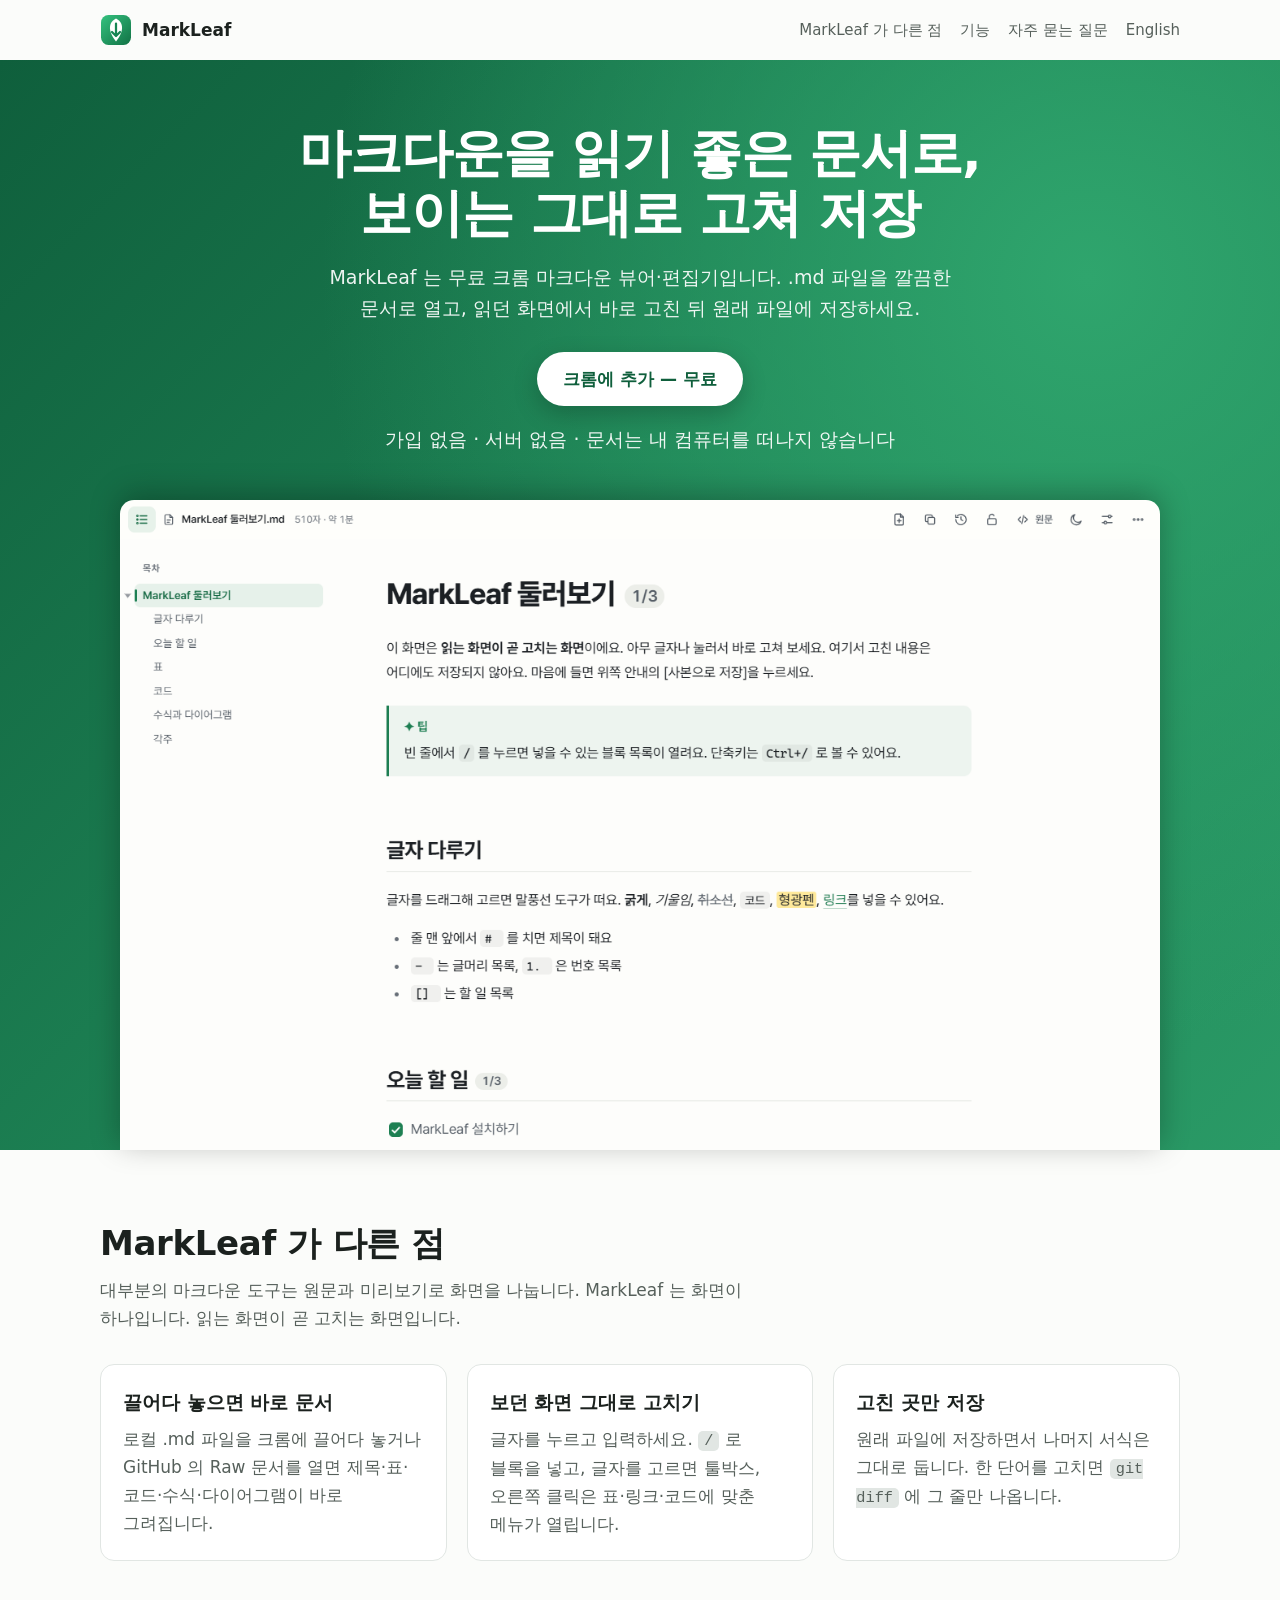
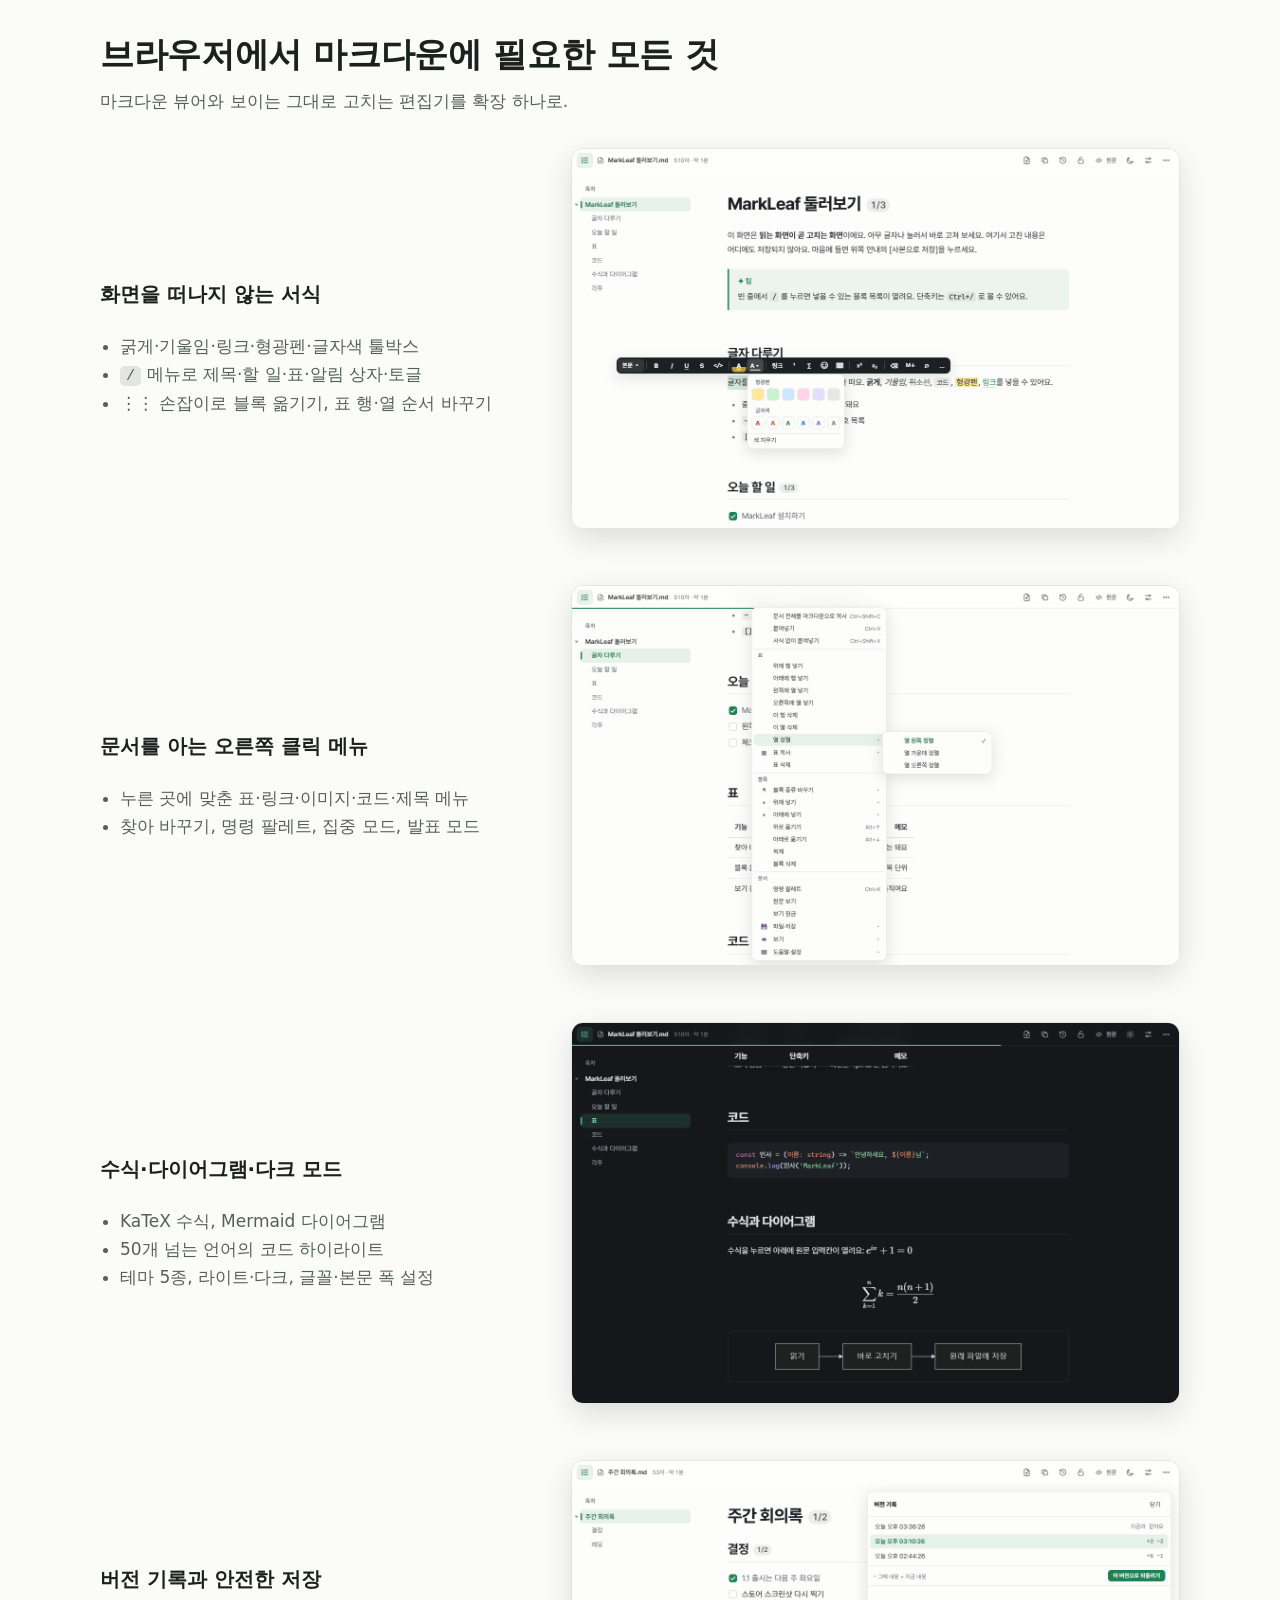
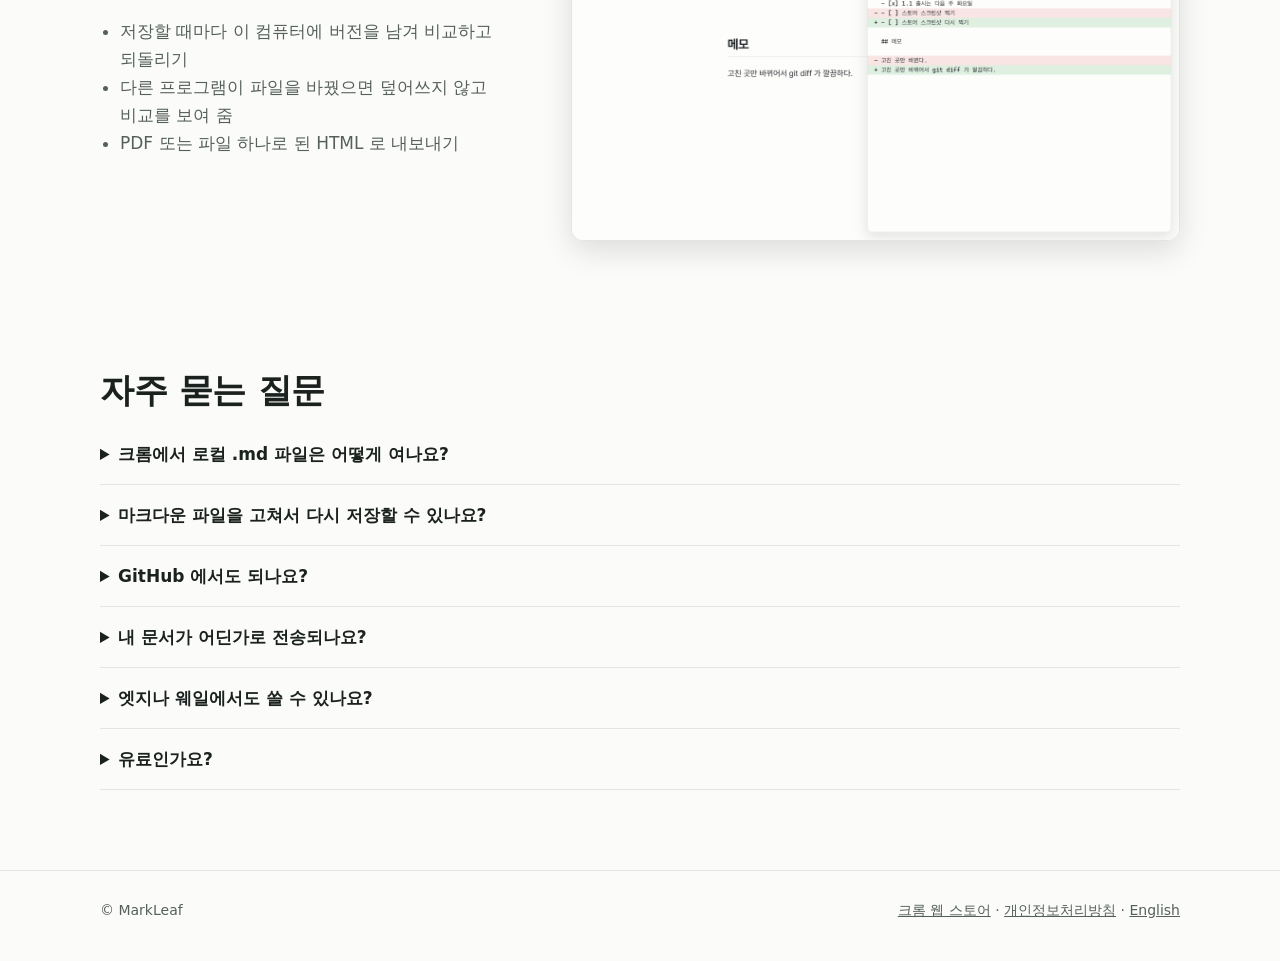
==== ko/index.html @ c71963cd "feat: MarkLeaf 소개 페이지 (영·한)" ====
<!doctype html>
<html lang="ko">
<head>
  <meta charset="utf-8">
  <meta name="viewport" content="width=device-width, initial-scale=1">
  <title>MarkLeaf – 크롬 마크다운 뷰어·편집기</title>
  <meta name="description" content="로컬 .md 파일을 크롬에서 읽기 좋은 문서로 열고, 보이는 그대로 고쳐 원래 파일에 저장하세요. 고친 곳만 바뀝니다. 무료, 가입 없음, 추적 없음.">
  <link rel="canonical" href="https://serbi2012.github.io/markleaf-site/ko/">
  <link rel="alternate" hreflang="en" href="https://serbi2012.github.io/markleaf-site/">
  <link rel="alternate" hreflang="ko" href="https://serbi2012.github.io/markleaf-site/ko/">
  <link rel="alternate" hreflang="x-default" href="https://serbi2012.github.io/markleaf-site/">
  <link rel="icon" href="../images/icon.svg" type="image/svg+xml">
  <meta property="og:type" content="website">
  <meta property="og:title" content="MarkLeaf – 크롬 마크다운 뷰어·편집기">
  <meta property="og:description" content=".md 파일을 읽기 좋은 문서로 보여 주고, 보이는 그대로 고쳐 원래 파일에 저장합니다.">
  <meta property="og:url" content="https://serbi2012.github.io/markleaf-site/ko/">
  <meta property="og:image" content="https://serbi2012.github.io/markleaf-site/images/ko/promo-marquee-1400x560.png">
  <meta property="og:locale" content="ko_KR">
  <meta name="twitter:card" content="summary_large_image">
  <link rel="stylesheet" href="../style.css">
  <script type="application/ld+json">
  {
    "@context": "https://schema.org",
    "@type": "SoftwareApplication",
    "name": "MarkLeaf",
    "alternateName": "MarkLeaf – 마크다운 뷰어·편집기",
    "applicationCategory": "DeveloperApplication",
    "operatingSystem": "Chrome, Edge, Whale (Chromium browsers)",
    "description": "크롬에서 쓰는 마크다운 뷰어·편집기. .md 파일을 읽기 좋은 문서로 보여 주고, 그 화면 그대로 고쳐 원래 파일에 저장합니다.",
    "url": "https://serbi2012.github.io/markleaf-site/ko/",
    "downloadUrl": "https://chromewebstore.google.com/detail/markleaf/cnhfebgieoikabibmdeafajkccchadia",
    "image": "https://serbi2012.github.io/markleaf-site/images/ko/screenshot-1-read.png",
    "inLanguage": ["ko", "en"],
    "offers": { "@type": "Offer", "price": "0", "priceCurrency": "KRW" }
  }
  </script>
</head>
<body>
  <header class="wrap nav">
    <a class="brand" href="./"><img src="../images/icon.svg" alt="" width="32" height="32">MarkLeaf</a>
    <nav class="nav__links" aria-label="페이지">
      <a href="#why">MarkLeaf 가 다른 점</a>
      <a href="#features">기능</a>
      <a href="#faq">자주 묻는 질문</a>
      <a href="../" hreflang="en" lang="en">English</a>
    </nav>
  </header>

  <main>
    <div class="hero">
      <div class="wrap">
        <h1>마크다운을 읽기 좋은 문서로, 보이는 그대로 고쳐 저장</h1>
        <p>MarkLeaf 는 무료 크롬 마크다운 뷰어·편집기입니다. .md 파일을 깔끔한 문서로 열고, 읽던 화면에서 바로 고친 뒤 원래 파일에 저장하세요.</p>
        <a class="cta" href="https://chromewebstore.google.com/detail/markleaf/cnhfebgieoikabibmdeafajkccchadia?hl=ko&amp;utm_source=markleaf-site&amp;utm_medium=hero">크롬에 추가 — 무료</a>
        <p class="hero__note">가입 없음 · 서버 없음 · 문서는 내 컴퓨터를 떠나지 않습니다</p>
        <img class="hero__shot" src="../images/ko/screenshot-1-read.png" alt="MarkLeaf 가 마크다운 파일을 목차와 함께 읽기 좋은 문서로 보여 주는 화면" width="1280" height="800">
      </div>
    </div>

    <section id="why" class="wrap">
      <h2>MarkLeaf 가 다른 점</h2>
      <p class="lead">대부분의 마크다운 도구는 원문과 미리보기로 화면을 나눕니다. MarkLeaf 는 화면이 하나입니다. 읽는 화면이 곧 고치는 화면입니다.</p>
      <div class="points">
        <div class="point">
          <h3>끌어다 놓으면 바로 문서</h3>
          <p>로컬 .md 파일을 크롬에 끌어다 놓거나 GitHub 의 Raw 문서를 열면 제목·표·코드·수식·다이어그램이 바로 그려집니다.</p>
        </div>
        <div class="point">
          <h3>보던 화면 그대로 고치기</h3>
          <p>글자를 누르고 입력하세요. <code>/</code> 로 블록을 넣고, 글자를 고르면 툴박스, 오른쪽 클릭은 표·링크·코드에 맞춘 메뉴가 열립니다.</p>
        </div>
        <div class="point">
          <h3>고친 곳만 저장</h3>
          <p>원래 파일에 저장하면서 나머지 서식은 그대로 둡니다. 한 단어를 고치면 <code>git diff</code> 에 그 줄만 나옵니다.</p>
        </div>
      </div>
    </section>

    <section id="features" class="wrap">
      <h2>브라우저에서 마크다운에 필요한 모든 것</h2>
      <p class="lead">마크다운 뷰어와 보이는 그대로 고치는 편집기를 확장 하나로.</p>

      <div class="feature">
        <div>
          <h3>화면을 떠나지 않는 서식</h3>
          <ul>
            <li>굵게·기울임·링크·형광펜·글자색 툴박스</li>
            <li><code>/</code> 메뉴로 제목·할 일·표·알림 상자·토글</li>
            <li>⋮⋮ 손잡이로 블록 옮기기, 표 행·열 순서 바꾸기</li>
          </ul>
        </div>
        <img src="../images/ko/screenshot-2-toolbox.png" alt="글자를 고르면 색 고르기가 있는 툴박스가 뜨는 화면" width="1280" height="800" loading="lazy">
      </div>

      <div class="feature">
        <div>
          <h3>문서를 아는 오른쪽 클릭 메뉴</h3>
          <ul>
            <li>누른 곳에 맞춘 표·링크·이미지·코드·제목 메뉴</li>
            <li>찾아 바꾸기, 명령 팔레트, 집중 모드, 발표 모드</li>
          </ul>
        </div>
        <img src="../images/ko/screenshot-3-context-menu.png" alt="표 칸에서 오른쪽 클릭으로 정렬 메뉴를 연 화면" width="1280" height="800" loading="lazy">
      </div>

      <div class="feature">
        <div>
          <h3>수식·다이어그램·다크 모드</h3>
          <ul>
            <li>KaTeX 수식, Mermaid 다이어그램</li>
            <li>50개 넘는 언어의 코드 하이라이트</li>
            <li>테마 5종, 라이트·다크, 글꼴·본문 폭 설정</li>
          </ul>
        </div>
        <img src="../images/ko/screenshot-4-math-diagram-dark.png" alt="다크 모드에서 코드·수식·흐름도를 보여 주는 화면" width="1280" height="800" loading="lazy">
      </div>

      <div class="feature">
        <div>
          <h3>버전 기록과 안전한 저장</h3>
          <ul>
            <li>저장할 때마다 이 컴퓨터에 버전을 남겨 비교하고 되돌리기</li>
            <li>다른 프로그램이 파일을 바꿨으면 덮어쓰지 않고 비교를 보여 줌</li>
            <li>PDF 또는 파일 하나로 된 HTML 로 내보내기</li>
          </ul>
        </div>
        <img src="../images/ko/screenshot-5-history.png" alt="두 버전을 비교하는 버전 기록 창" width="1280" height="800" loading="lazy">
      </div>
    </section>

    <section id="faq" class="wrap faq">
      <h2>자주 묻는 질문</h2>
      <details>
        <summary>크롬에서 로컬 .md 파일은 어떻게 여나요?</summary>
        <p>MarkLeaf 를 설치하고 크롬 확장 프로그램 관리 → MarkLeaf 세부정보에서 "파일 URL에 대한 액세스 허용"을 켜세요(설치 후 열리는 안내 페이지에 버튼이 있습니다). 그다음 .md 파일을 크롬 창에 끌어다 놓거나 <code>file:///</code> 주소로 열면 읽기 좋은 문서로 보입니다.</p>
      </details>
      <details>
        <summary>마크다운 파일을 고쳐서 다시 저장할 수 있나요?</summary>
        <p>네. 글자를 누르고 고치면 됩니다. 처음 저장할 때 크롬이 파일을 고르거나 폴더를 허용하라고 묻고, 그다음부터는 입력을 멈추면 자동으로 저장합니다. 고친 부분만 바뀝니다.</p>
      </details>
      <details>
        <summary>GitHub 에서도 되나요?</summary>
        <p>GitHub 의 Raw 버튼으로 연 마크다운 파일은 문서로 보입니다. 다른 사이트도 툴바 버튼에서 한 곳씩 허용할 수 있습니다.</p>
      </details>
      <details>
        <summary>내 문서가 어딘가로 전송되나요?</summary>
        <p>아니요. MarkLeaf 에는 서버·분석·추적 코드가 없고, 모든 글꼴과 라이브러리가 확장 안에 들어 있습니다. <a href="https://serbi2012.github.io/markleaf-privacy/">개인정보처리방침</a>을 확인하세요.</p>
      </details>
      <details>
        <summary>엣지나 웨일에서도 쓸 수 있나요?</summary>
        <p>MarkLeaf 는 크로미움 브라우저용입니다. 엣지와 웨일에서도 크롬 웹 스토어에서 설치할 수 있습니다.</p>
      </details>
      <details>
        <summary>유료인가요?</summary>
        <p>무료입니다.</p>
      </details>
    </section>
  </main>

  <footer>
    <div class="wrap">
      <span>© MarkLeaf</span>
      <span><a href="https://chromewebstore.google.com/detail/markleaf/cnhfebgieoikabibmdeafajkccchadia?hl=ko&amp;utm_source=markleaf-site&amp;utm_medium=footer">크롬 웹 스토어</a> · <a href="https://serbi2012.github.io/markleaf-privacy/">개인정보처리방침</a> · <a href="../" hreflang="en" lang="en">English</a></span>
    </div>
  </footer>
</body>
</html>
---- style.css ----
:root {
  --bg: #fbfcfa;
  --surface: #ffffff;
  --fg: #1b211e;
  --fg-muted: #56605b;
  --border: #e1e6e3;
  --accent: #1e8053;
  --accent-strong: #0f5f3c;
  --on-accent: #ffffff;
  --hero: radial-gradient(circle at 85% 20%, #2fa56d 0%, transparent 55%), linear-gradient(135deg, #0f5f3c 0%, #1f8657 60%, #2a9a66 100%);
  color-scheme: light dark;
}

@media (prefers-color-scheme: dark) {
  :root {
    --bg: #141816;
    --surface: #1b201d;
    --fg: #e6ebe8;
    --fg-muted: #a3aea8;
    --border: #2c3430;
    --accent: #4fc28b;
    --accent-strong: #7fd8ac;
    --on-accent: #000000;
  }
}

* {
  box-sizing: border-box;
}

html {
  scroll-behavior: smooth;
}

body {
  margin: 0;
  background: var(--bg);
  color: var(--fg);
  font-family: system-ui, -apple-system, 'Segoe UI', 'Apple SD Gothic Neo', 'Malgun Gothic', sans-serif;
  font-size: 17px;
  line-height: 1.65;
  word-break: keep-all;
}

a {
  color: var(--accent);
}

.wrap {
  width: min(1080px, 100% - 32px);
  margin: 0 auto;
}

.nav {
  display: flex;
  align-items: center;
  justify-content: space-between;
  gap: 16px;
  padding: 14px 0;
}

.brand {
  display: flex;
  align-items: center;
  gap: 10px;
  color: inherit;
  font-weight: 800;
  text-decoration: none;
}

.brand img {
  width: 32px;
  height: 32px;
}

.nav__links {
  display: flex;
  gap: 18px;
  font-size: 15px;
}

.nav__links a {
  color: var(--fg-muted);
  text-decoration: none;
}

.hero {
  padding: 64px 0 0;
  background: var(--hero);
  color: #ffffff;
  text-align: center;
}

.hero h1 {
  margin: 0 auto;
  max-width: 820px;
  font-size: clamp(32px, 5vw, 52px);
  line-height: 1.15;
  letter-spacing: -0.02em;
}

.hero p {
  margin: 18px auto 0;
  max-width: 680px;
  font-size: 19px;
  opacity: 0.92;
}

.cta {
  display: inline-flex;
  align-items: center;
  gap: 8px;
  margin-top: 28px;
  padding: 13px 26px;
  border-radius: 999px;
  background: #ffffff;
  color: #0f5f3c;
  font-weight: 800;
  text-decoration: none;
  box-shadow: 0 8px 24px rgba(0, 0, 0, 0.22);
}

.hero__note {
  margin-top: 12px;
  font-size: 14px;
  opacity: 0.85;
}

.hero__shot {
  display: block;
  width: min(1040px, 100%);
  height: auto;
  margin: 44px auto 0;
  border-radius: 14px 14px 0 0;
  box-shadow: 0 -6px 30px rgba(0, 0, 0, 0.28);
}

section {
  padding: 72px 0 0;
}

h2 {
  margin: 0 0 12px;
  font-size: clamp(26px, 3.4vw, 34px);
  line-height: 1.25;
  letter-spacing: -0.01em;
}

.lead {
  margin: 0 0 32px;
  max-width: 720px;
  color: var(--fg-muted);
}

.points {
  display: grid;
  grid-template-columns: repeat(auto-fit, minmax(260px, 1fr));
  gap: 20px;
}

.point {
  padding: 22px;
  border: 1px solid var(--border);
  border-radius: 14px;
  background: var(--surface);
}

.point h3 {
  margin: 0 0 6px;
  font-size: 19px;
}

.point p {
  margin: 0;
  color: var(--fg-muted);
}

.feature {
  display: grid;
  grid-template-columns: minmax(0, 5fr) minmax(0, 7fr);
  gap: 36px;
  align-items: center;
  margin-bottom: 56px;
}

.feature img {
  width: 100%;
  height: auto;
  border: 1px solid var(--border);
  border-radius: 12px;
  box-shadow: 0 10px 30px rgba(0, 0, 0, 0.12);
}

.feature ul {
  margin: 12px 0 0;
  padding-left: 20px;
  color: var(--fg-muted);
}

@media (max-width: 760px) {
  .feature {
    grid-template-columns: 1fr;
    gap: 18px;
  }

  .nav__links {
    display: none;
  }
}

.faq details {
  padding: 16px 0;
  border-bottom: 1px solid var(--border);
}

.faq summary {
  font-weight: 700;
  cursor: pointer;
}

.faq details p {
  margin: 10px 0 0;
  color: var(--fg-muted);
}

code {
  padding: 1px 6px;
  border-radius: 5px;
  background: var(--border);
  font-size: 0.9em;
}

footer {
  margin-top: 80px;
  padding: 28px 0 40px;
  border-top: 1px solid var(--border);
  color: var(--fg-muted);
  font-size: 14px;
}

footer .wrap {
  display: flex;
  flex-wrap: wrap;
  justify-content: space-between;
  gap: 12px;
}

footer a {
  color: inherit;
}
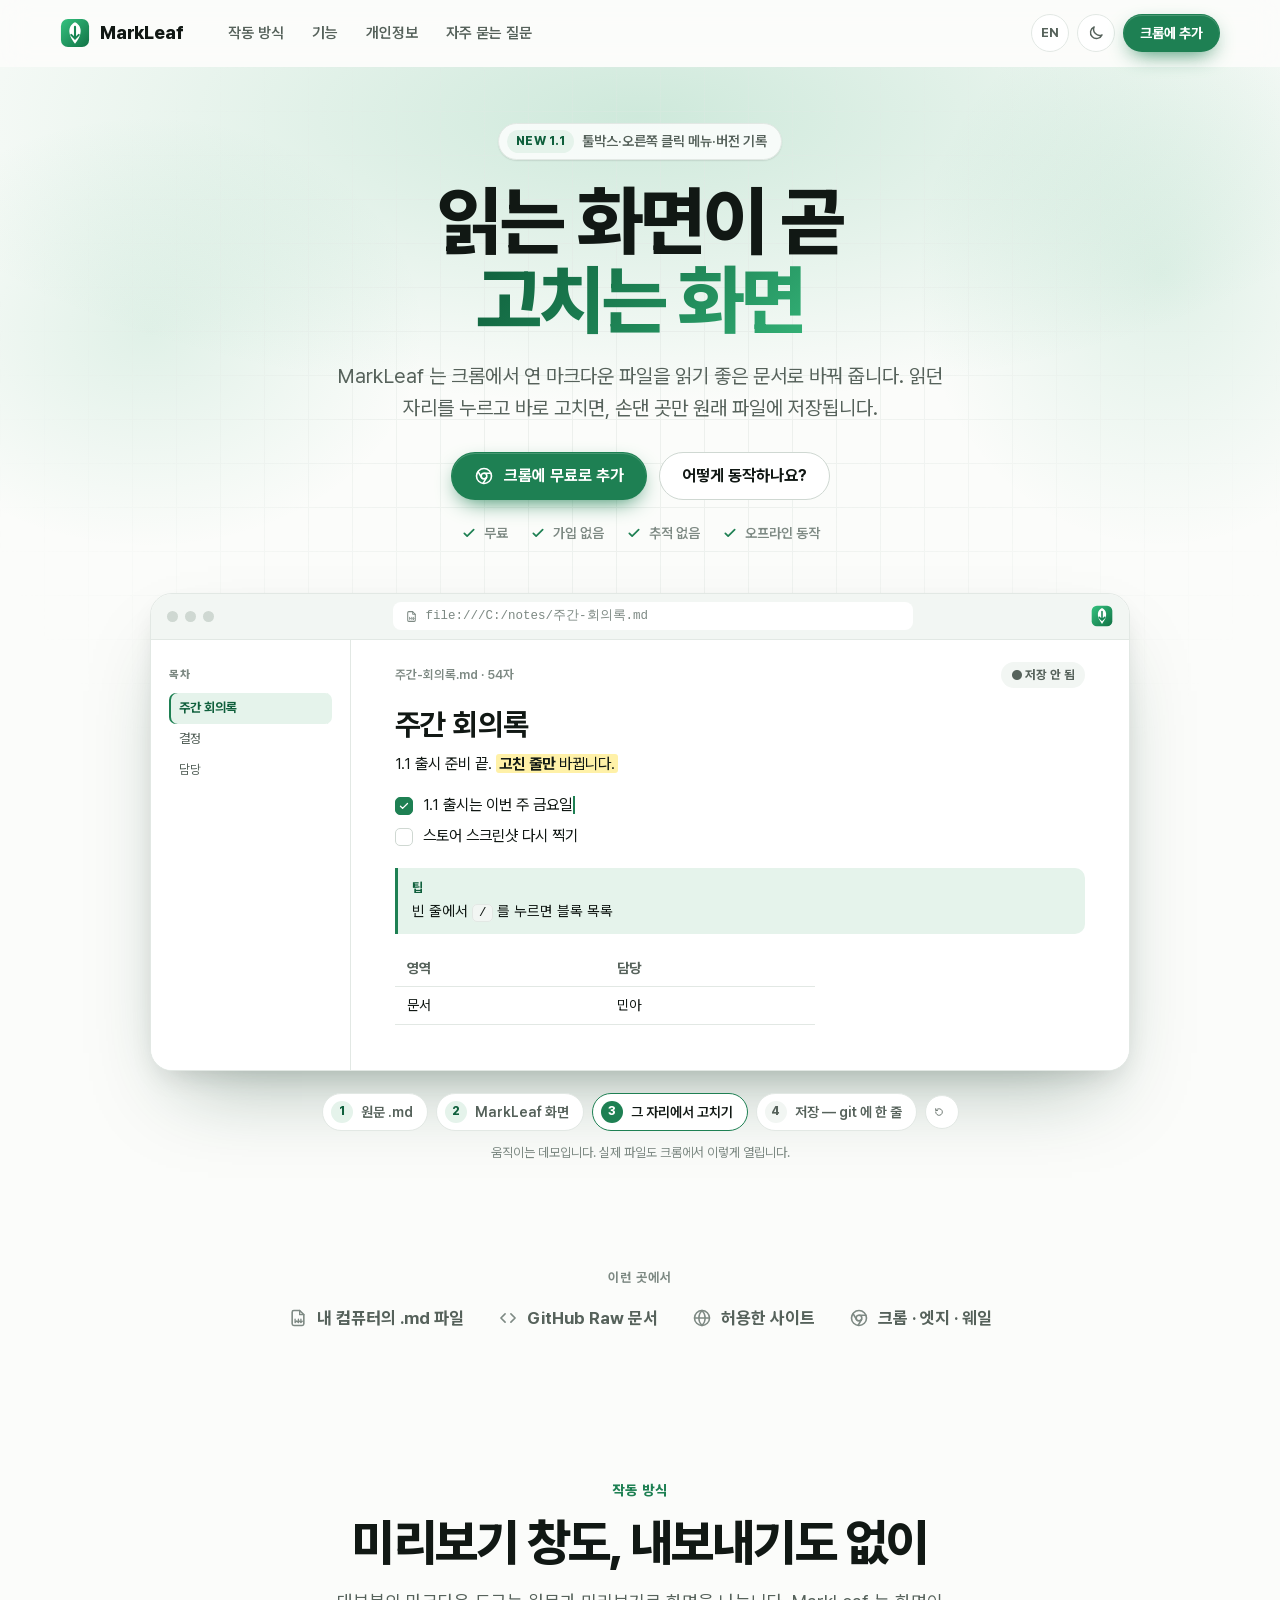
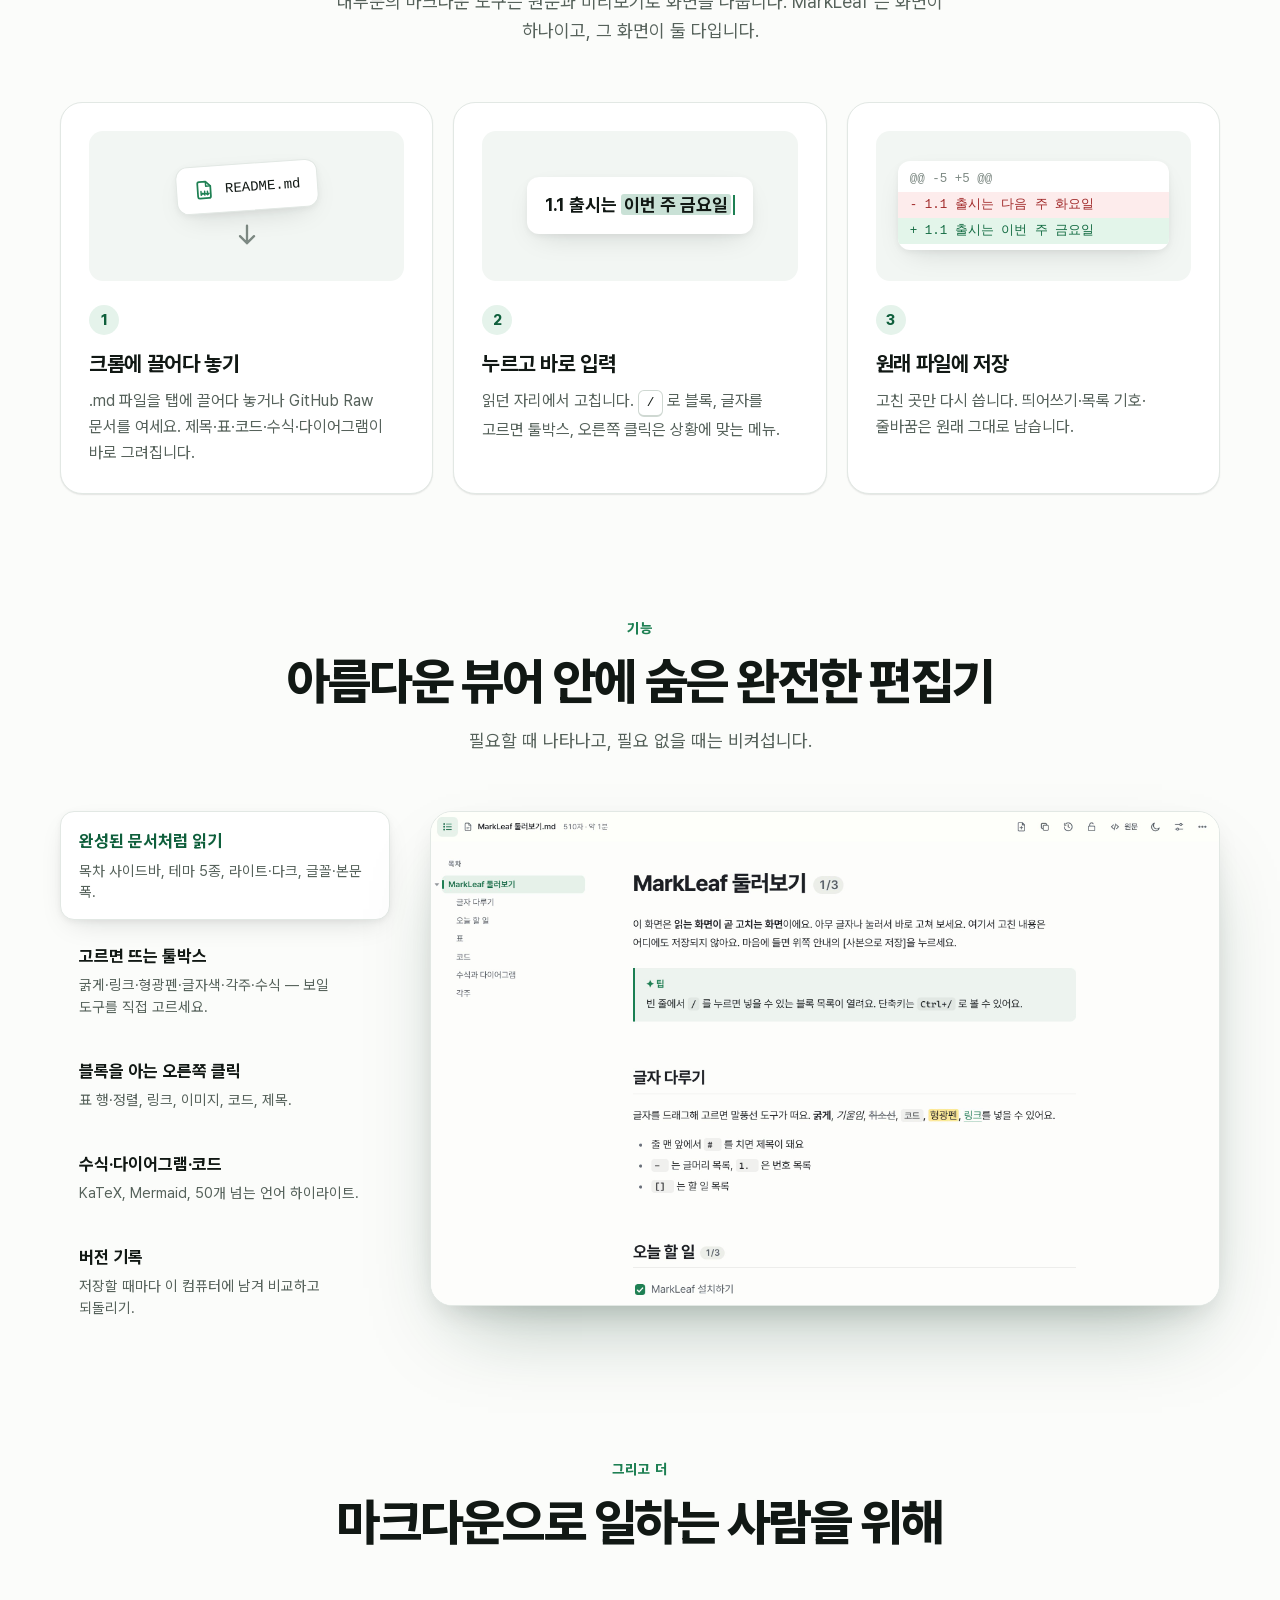
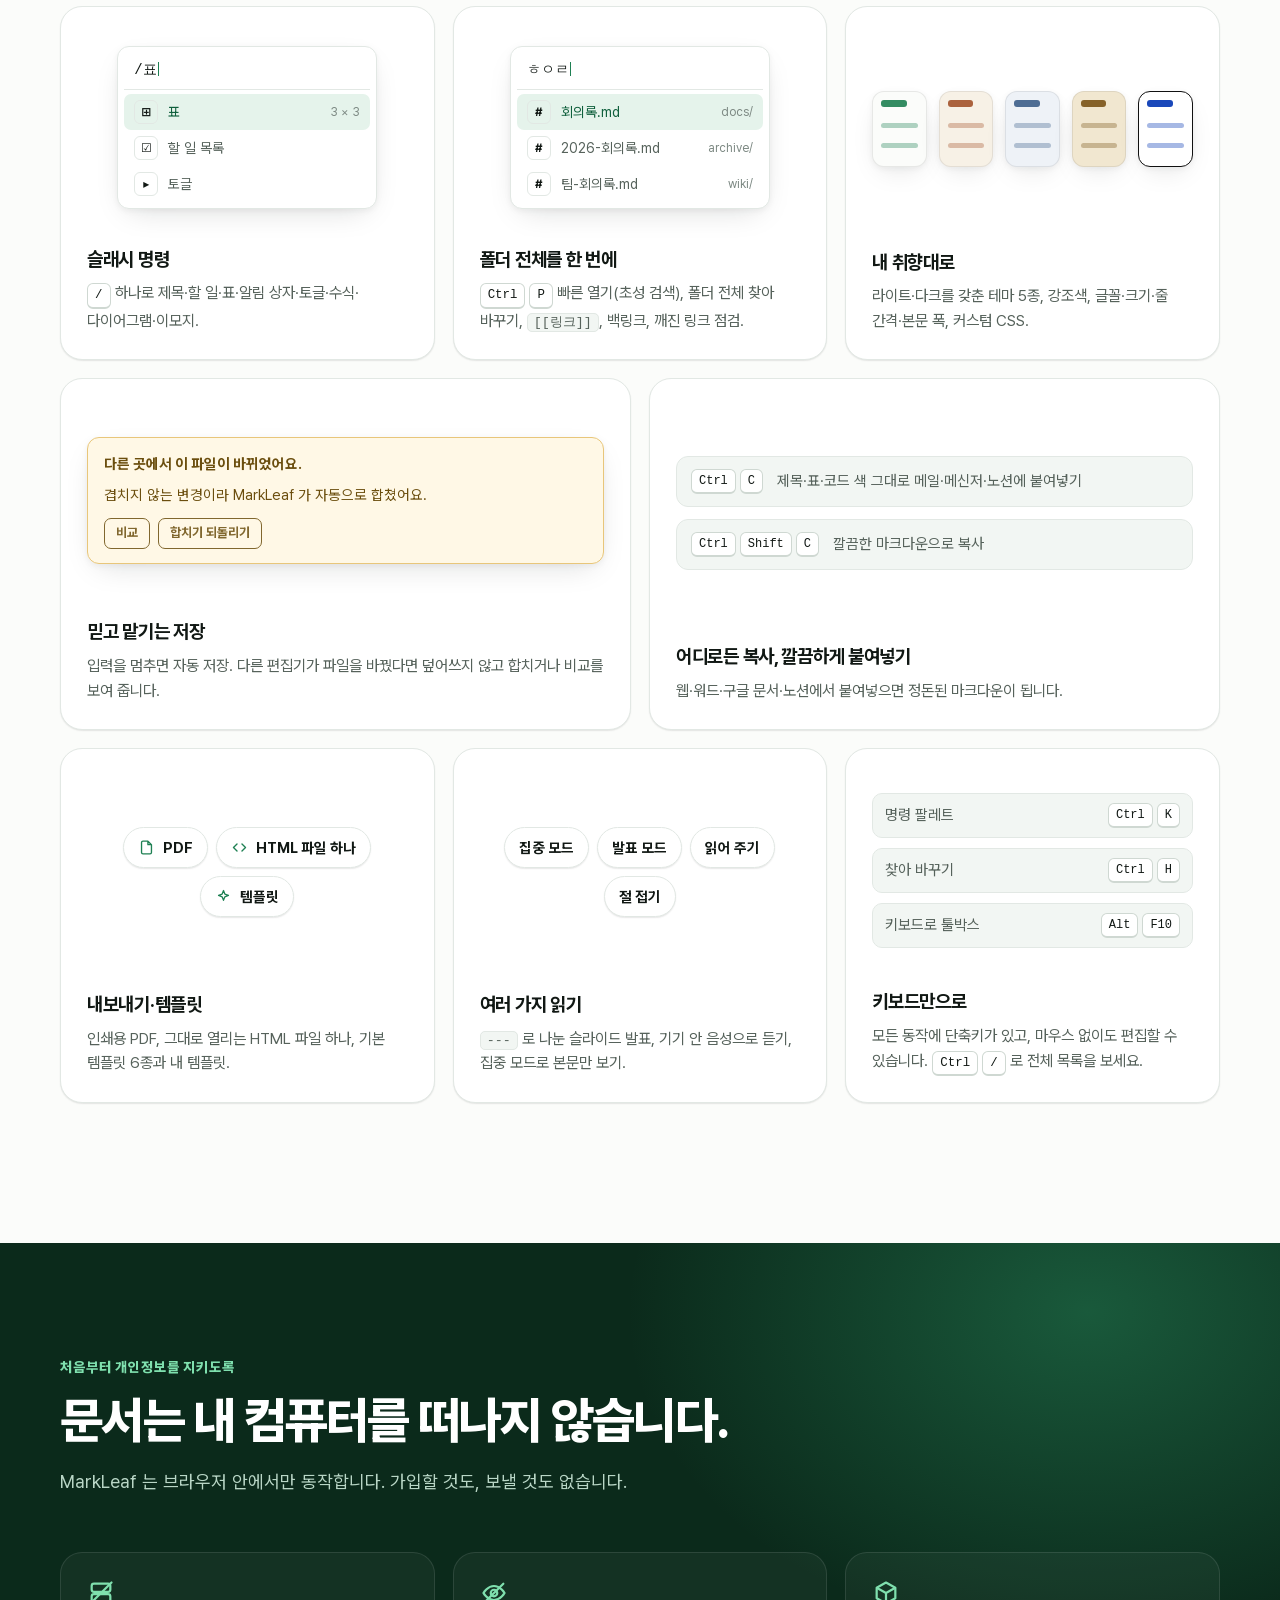
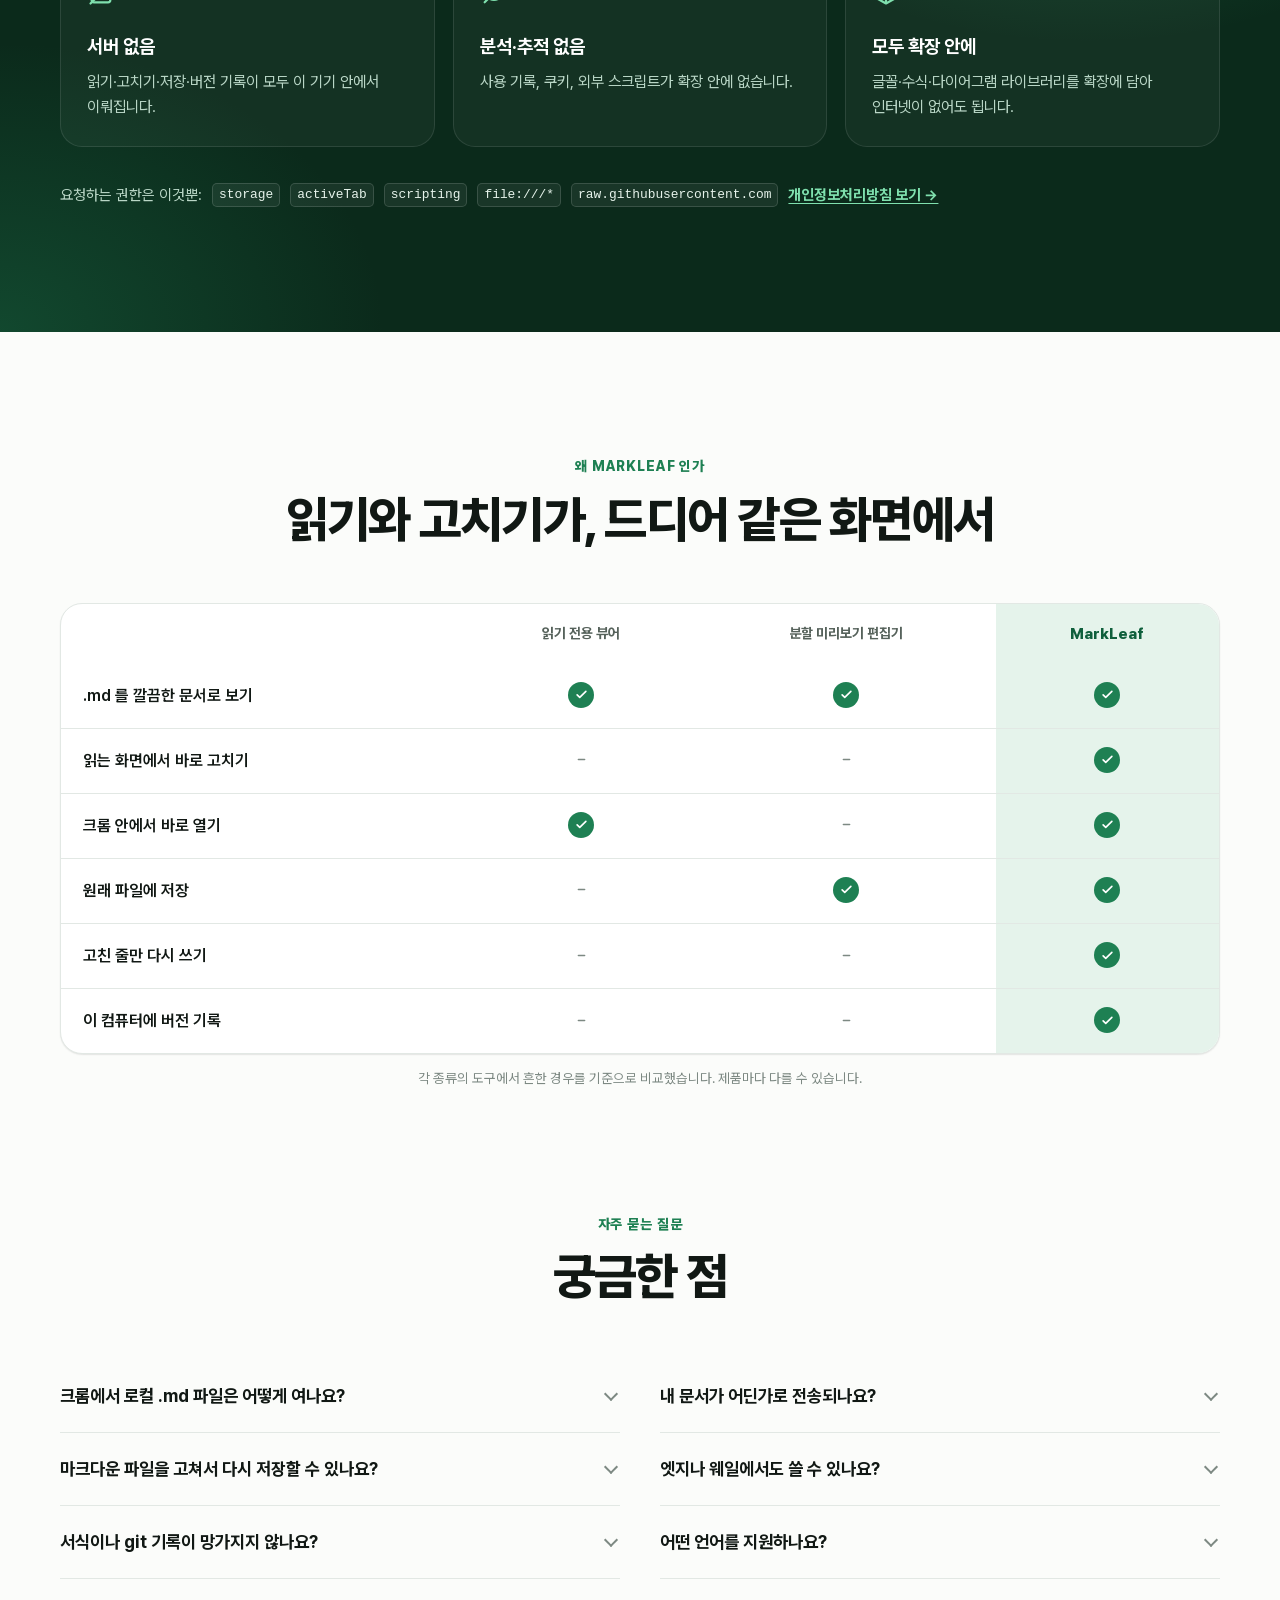
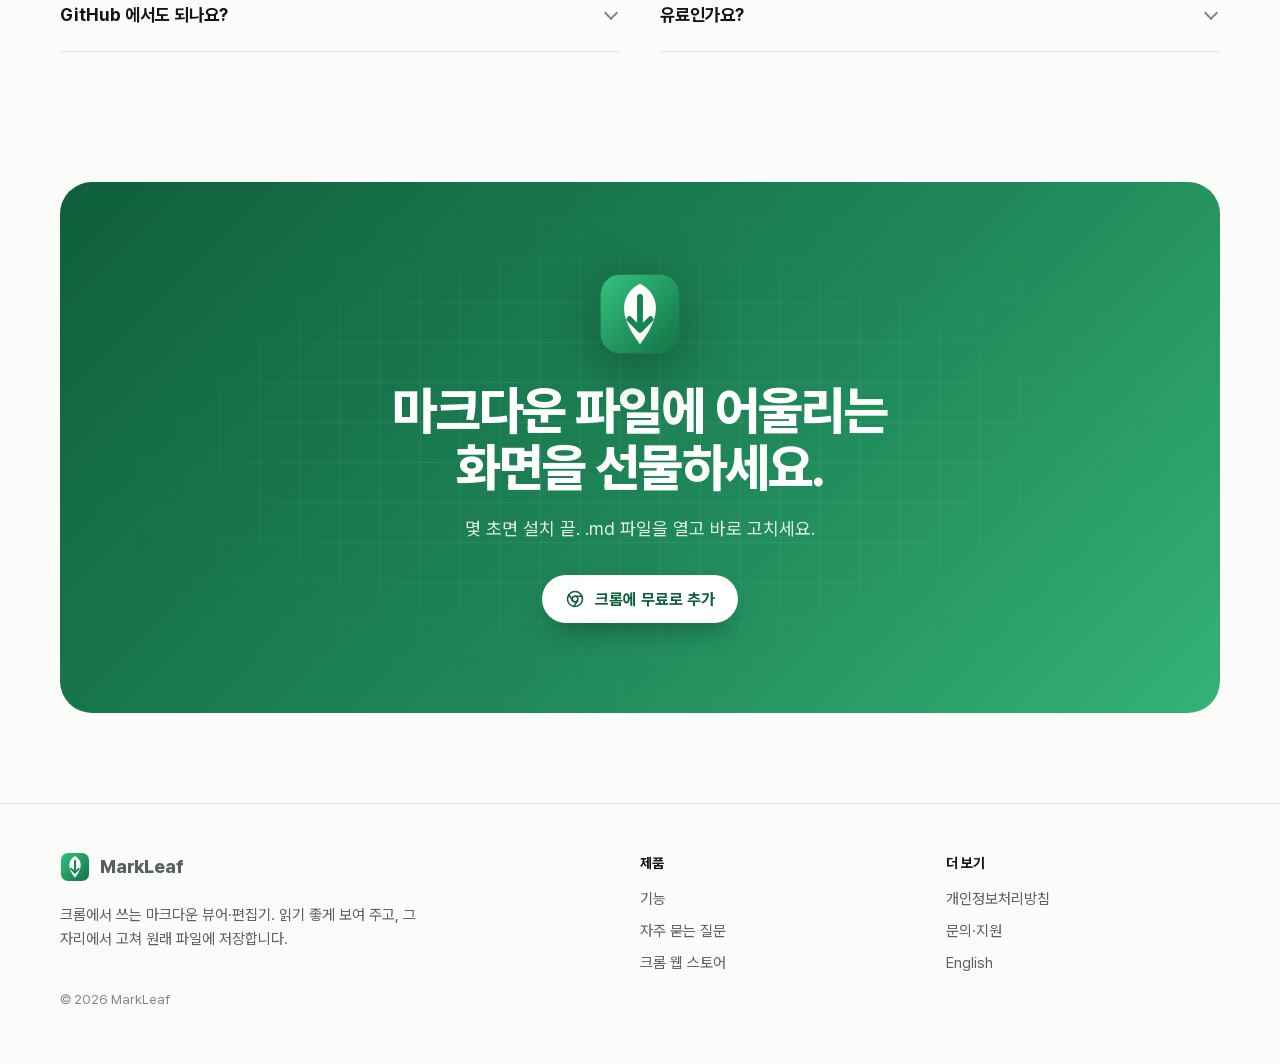
==== commit cf56dba1: "feat: 소개 페이지 개편 — 자동 재생 데모, 탭 둘러보기, 기능 카드, 비교표, 다크 모드, 고해상도 이미지" ====
--- a/ko/index.html
+++ b/ko/index.html
@@ -4,163 +4,500 @@
   <meta charset="utf-8">
   <meta name="viewport" content="width=device-width, initial-scale=1">
   <title>MarkLeaf – 크롬 마크다운 뷰어·편집기</title>
-  <meta name="description" content="로컬 .md 파일을 크롬에서 읽기 좋은 문서로 열고, 보이는 그대로 고쳐 원래 파일에 저장하세요. 고친 곳만 바뀝니다. 무료, 가입 없음, 추적 없음.">
-  <link rel="canonical" href="https://serbi2012.github.io/markleaf-site/ko/">
-  <link rel="alternate" hreflang="en" href="https://serbi2012.github.io/markleaf-site/">
-  <link rel="alternate" hreflang="ko" href="https://serbi2012.github.io/markleaf-site/ko/">
-  <link rel="alternate" hreflang="x-default" href="https://serbi2012.github.io/markleaf-site/">
+  <meta name="description" content=".md 파일을 크롬에서 읽기 좋은 문서로 열고, 보이는 그대로 고쳐 원래 파일에 저장하세요. 고친 곳만 바뀝니다. 무료, 가입 없음, 추적 없음.">
+  <meta name="theme-color" content="#1e8053">
+  <link rel="canonical" href="https://markleaf-site.vercel.app/ko/">
+  <link rel="alternate" hreflang="en" href="https://markleaf-site.vercel.app/">
+  <link rel="alternate" hreflang="ko" href="https://markleaf-site.vercel.app/ko/">
+  <link rel="alternate" hreflang="x-default" href="https://markleaf-site.vercel.app/">
   <link rel="icon" href="../images/icon.svg" type="image/svg+xml">
   <meta property="og:type" content="website">
+  <meta property="og:site_name" content="MarkLeaf">
   <meta property="og:title" content="MarkLeaf – 크롬 마크다운 뷰어·편집기">
-  <meta property="og:description" content=".md 파일을 읽기 좋은 문서로 보여 주고, 보이는 그대로 고쳐 원래 파일에 저장합니다.">
-  <meta property="og:url" content="https://serbi2012.github.io/markleaf-site/ko/">
-  <meta property="og:image" content="https://serbi2012.github.io/markleaf-site/images/ko/promo-marquee-1400x560.png">
+  <meta property="og:description" content="읽는 화면이 곧 고치는 화면. .md 파일을 읽기 좋은 문서로 보여 주고, 그 자리에서 고쳐 원래 파일에 저장합니다.">
+  <meta property="og:url" content="https://markleaf-site.vercel.app/ko/">
+  <meta property="og:image" content="https://markleaf-site.vercel.app/images/ko/og.png">
+  <meta property="og:image:width" content="1200">
+  <meta property="og:image:height" content="630">
   <meta property="og:locale" content="ko_KR">
+  <meta property="og:locale:alternate" content="en_US">
   <meta name="twitter:card" content="summary_large_image">
+  <link rel="preload" href="../images/ko/screenshot-1-read.jpg" as="image">
   <link rel="stylesheet" href="../style.css">
+  <script>try{var t=localStorage.getItem('markleaf-site-theme');if(t==='dark'||t==='light')document.documentElement.dataset.theme=t}catch(e){}document.documentElement.classList.add('js')</script>
+  <script src="../site.js" defer></script>
   <script type="application/ld+json">
   {
     "@context": "https://schema.org",
-    "@type": "SoftwareApplication",
-    "name": "MarkLeaf",
-    "alternateName": "MarkLeaf – 마크다운 뷰어·편집기",
-    "applicationCategory": "DeveloperApplication",
-    "operatingSystem": "Chrome, Edge, Whale (Chromium browsers)",
-    "description": "크롬에서 쓰는 마크다운 뷰어·편집기. .md 파일을 읽기 좋은 문서로 보여 주고, 그 화면 그대로 고쳐 원래 파일에 저장합니다.",
-    "url": "https://serbi2012.github.io/markleaf-site/ko/",
-    "downloadUrl": "https://chromewebstore.google.com/detail/markleaf/cnhfebgieoikabibmdeafajkccchadia",
-    "image": "https://serbi2012.github.io/markleaf-site/images/ko/screenshot-1-read.png",
-    "inLanguage": ["ko", "en"],
-    "offers": { "@type": "Offer", "price": "0", "priceCurrency": "KRW" }
+    "@graph": [
+      {
+        "@type": "SoftwareApplication",
+        "name": "MarkLeaf",
+        "alternateName": "MarkLeaf – 마크다운 뷰어·편집기",
+        "applicationCategory": "DeveloperApplication",
+        "operatingSystem": "Chrome, Edge, Whale",
+        "description": "크롬에서 쓰는 마크다운 뷰어·편집기. .md 파일을 읽기 좋은 문서로 보여 주고, 그 화면 그대로 고쳐 원래 파일에 저장합니다.",
+        "url": "https://markleaf-site.vercel.app/ko/",
+        "downloadUrl": "https://chromewebstore.google.com/detail/markleaf/cnhfebgieoikabibmdeafajkccchadia",
+        "image": "https://markleaf-site.vercel.app/images/ko/screenshot-1-read.jpg",
+        "inLanguage": ["ko", "en"],
+        "offers": { "@type": "Offer", "price": "0", "priceCurrency": "KRW" }
+      },
+      {
+        "@type": "FAQPage",
+        "mainEntity": [
+          { "@type": "Question", "name": "크롬에서 로컬 .md 파일은 어떻게 여나요?", "acceptedAnswer": { "@type": "Answer", "text": "MarkLeaf 를 설치하고 크롬 확장 프로그램 관리 → MarkLeaf 세부정보에서 \"파일 URL에 대한 액세스 허용\"을 켠 뒤, .md 파일을 크롬 창에 끌어다 놓으면 읽기 좋은 문서로 열립니다." } },
+          { "@type": "Question", "name": "마크다운 파일을 고쳐서 다시 저장할 수 있나요?", "acceptedAnswer": { "@type": "Answer", "text": "네. 글자를 누르고 고치면 됩니다. 처음 저장할 때 파일을 고르거나 폴더를 허용하면, 그다음부터는 입력을 멈출 때 자동으로 저장하고 고친 부분만 바뀝니다." } },
+          { "@type": "Question", "name": "내 문서가 어딘가로 전송되나요?", "acceptedAnswer": { "@type": "Answer", "text": "아니요. MarkLeaf 에는 서버·분석·추적 코드가 없고, 모든 글꼴과 라이브러리가 확장 안에 들어 있습니다." } },
+          { "@type": "Question", "name": "유료인가요?", "acceptedAnswer": { "@type": "Answer", "text": "무료입니다." } }
+        ]
+      }
+    ]
   }
   </script>
 </head>
 <body>
-  <header class="wrap nav">
-    <a class="brand" href="./"><img src="../images/icon.svg" alt="" width="32" height="32">MarkLeaf</a>
-    <nav class="nav__links" aria-label="페이지">
-      <a href="#why">MarkLeaf 가 다른 점</a>
-      <a href="#features">기능</a>
-      <a href="#faq">자주 묻는 질문</a>
-      <a href="../" hreflang="en" lang="en">English</a>
-    </nav>
+  <svg width="0" height="0" style="position:absolute" aria-hidden="true">
+    <symbol id="i-check" viewBox="0 0 24 24"><path d="M5 12.5l4.2 4.2L19 7" fill="none" stroke="currentColor" stroke-width="2.6" stroke-linecap="round" stroke-linejoin="round"/></symbol>
+    <symbol id="i-dash" viewBox="0 0 24 24"><path d="M7 12h10" fill="none" stroke="currentColor" stroke-width="2.4" stroke-linecap="round"/></symbol>
+    <symbol id="i-chrome" viewBox="0 0 24 24"><circle cx="12" cy="12" r="9" fill="none" stroke="currentColor" stroke-width="1.9"/><circle cx="12" cy="12" r="3.4" fill="none" stroke="currentColor" stroke-width="1.9"/><path d="M12 8.6h8.2M9 13.8l-4.1-7.1M15 13.8l-4.1 7.1" fill="none" stroke="currentColor" stroke-width="1.9" stroke-linecap="round"/></symbol>
+    <symbol id="i-file" viewBox="0 0 24 24"><path d="M14 3H7a2 2 0 0 0-2 2v14a2 2 0 0 0 2 2h10a2 2 0 0 0 2-2V8z" fill="none" stroke="currentColor" stroke-width="1.9" stroke-linejoin="round"/><path d="M14 3v5h5M8.5 13.5v4l2-2 2 2v-4M15.5 13.5v4m-1.6-1.6 1.6 1.6 1.6-1.6" fill="none" stroke="currentColor" stroke-width="1.6" stroke-linecap="round" stroke-linejoin="round"/></symbol>
+    <symbol id="i-code" viewBox="0 0 24 24"><path d="M8.5 7 3.5 12l5 5M15.5 7l5 5-5 5" fill="none" stroke="currentColor" stroke-width="1.9" stroke-linecap="round" stroke-linejoin="round"/></symbol>
+    <symbol id="i-globe" viewBox="0 0 24 24"><circle cx="12" cy="12" r="9" fill="none" stroke="currentColor" stroke-width="1.9"/><path d="M3 12h18M12 3c2.6 2.6 3.8 5.6 3.8 9s-1.2 6.4-3.8 9c-2.6-2.6-3.8-5.6-3.8-9S9.4 5.6 12 3z" fill="none" stroke="currentColor" stroke-width="1.7"/></symbol>
+    <symbol id="i-lock" viewBox="0 0 24 24"><rect x="5" y="10.5" width="14" height="10" rx="2.2" fill="none" stroke="currentColor" stroke-width="1.9"/><path d="M8.3 10.5V8a3.7 3.7 0 0 1 7.4 0v2.5" fill="none" stroke="currentColor" stroke-width="1.9"/></symbol>
+    <symbol id="i-server" viewBox="0 0 24 24"><rect x="4" y="4" width="16" height="7" rx="2" fill="none" stroke="currentColor" stroke-width="1.9"/><rect x="4" y="13" width="16" height="7" rx="2" fill="none" stroke="currentColor" stroke-width="1.9"/><path d="M3 21 21 3" stroke="currentColor" stroke-width="1.9" stroke-linecap="round"/></symbol>
+    <symbol id="i-eye-off" viewBox="0 0 24 24"><path d="M3 12s3.3-6 9-6 9 6 9 6-3.3 6-9 6-9-6-9-6z" fill="none" stroke="currentColor" stroke-width="1.9"/><circle cx="12" cy="12" r="2.8" fill="none" stroke="currentColor" stroke-width="1.9"/><path d="M4 20 20 4" stroke="currentColor" stroke-width="1.9" stroke-linecap="round"/></symbol>
+    <symbol id="i-box" viewBox="0 0 24 24"><path d="M12 3 20 7.5v9L12 21l-8-4.5v-9z" fill="none" stroke="currentColor" stroke-width="1.9" stroke-linejoin="round"/><path d="M4 7.5 12 12l8-4.5M12 12v9" fill="none" stroke="currentColor" stroke-width="1.9" stroke-linejoin="round"/></symbol>
+    <symbol id="i-arrow-down" viewBox="0 0 24 24"><path d="M12 4v15m-6-6 6 6 6-6" fill="none" stroke="currentColor" stroke-width="2" stroke-linecap="round" stroke-linejoin="round"/></symbol>
+    <symbol id="i-arrow-right" viewBox="0 0 24 24"><path d="M4 12h15m-6-6 6 6-6 6" fill="none" stroke="currentColor" stroke-width="2" stroke-linecap="round" stroke-linejoin="round"/></symbol>
+    <symbol id="i-replay" viewBox="0 0 24 24"><path d="M4 12a8 8 0 1 0 2.4-5.7M4 4v4.5h4.5" fill="none" stroke="currentColor" stroke-width="2" stroke-linecap="round" stroke-linejoin="round"/></symbol>
+    <symbol id="i-sun" viewBox="0 0 24 24"><circle cx="12" cy="12" r="4" fill="none" stroke="currentColor" stroke-width="1.9"/><path d="M12 2.5v2.2M12 19.3v2.2M4.6 4.6l1.6 1.6M17.8 17.8l1.6 1.6M2.5 12h2.2M19.3 12h2.2M4.6 19.4l1.6-1.6M17.8 6.2l1.6-1.6" stroke="currentColor" stroke-width="1.9" stroke-linecap="round"/></symbol>
+    <symbol id="i-moon" viewBox="0 0 24 24"><path d="M20 14.5A8 8 0 0 1 9.5 4a8 8 0 1 0 10.5 10.5z" fill="none" stroke="currentColor" stroke-width="1.9" stroke-linejoin="round"/></symbol>
+    <symbol id="i-pdf" viewBox="0 0 24 24"><path d="M14 3H7a2 2 0 0 0-2 2v14a2 2 0 0 0 2 2h10a2 2 0 0 0 2-2V8z M14 3v5h5" fill="none" stroke="currentColor" stroke-width="1.9" stroke-linejoin="round"/></symbol>
+    <symbol id="i-sparkle" viewBox="0 0 24 24"><path d="M12 3.5l1.9 5.1 5.1 1.9-5.1 1.9L12 17.5l-1.9-5.1L5 10.5l5.1-1.9z" fill="none" stroke="currentColor" stroke-width="1.8" stroke-linejoin="round"/></symbol>
+  </svg>
+
+  <a class="skip" href="#main">본문으로 건너뛰기</a>
+
+  <header class="nav">
+    <div class="wrap nav__inner">
+      <a class="brand" href="./" aria-label="MarkLeaf 처음으로"><img src="../images/icon.svg" alt="" width="30" height="30">MarkLeaf</a>
+      <nav class="nav__links" aria-label="섹션">
+        <a href="#how">작동 방식</a>
+        <a href="#tour">기능</a>
+        <a href="#privacy">개인정보</a>
+        <a href="#faq">자주 묻는 질문</a>
+      </nav>
+      <div class="nav__actions">
+        <a class="icon-button" href="../" hreflang="en" lang="en" aria-label="View in English">EN</a>
+        <button class="icon-button" type="button" data-theme-toggle aria-label="다크 모드" aria-pressed="false">
+          <svg class="theme-icon--light" aria-hidden="true"><use href="#i-moon"/></svg>
+          <svg class="theme-icon--dark" aria-hidden="true"><use href="#i-sun"/></svg>
+        </button>
+        <a class="button button--primary button--small nav__cta" href="https://chromewebstore.google.com/detail/markleaf/cnhfebgieoikabibmdeafajkccchadia?hl=ko&amp;utm_source=markleaf-site&amp;utm_medium=nav">크롬에 추가</a>
+      </div>
+    </div>
   </header>
 
-  <main>
-    <div class="hero">
-      <div class="wrap">
-        <h1>마크다운을 읽기 좋은 문서로, 보이는 그대로 고쳐 저장</h1>
-        <p>MarkLeaf 는 무료 크롬 마크다운 뷰어·편집기입니다. .md 파일을 깔끔한 문서로 열고, 읽던 화면에서 바로 고친 뒤 원래 파일에 저장하세요.</p>
-        <a class="cta" href="https://chromewebstore.google.com/detail/markleaf/cnhfebgieoikabibmdeafajkccchadia?hl=ko&amp;utm_source=markleaf-site&amp;utm_medium=hero">크롬에 추가 — 무료</a>
-        <p class="hero__note">가입 없음 · 서버 없음 · 문서는 내 컴퓨터를 떠나지 않습니다</p>
-        <img class="hero__shot" src="../images/ko/screenshot-1-read.png" alt="MarkLeaf 가 마크다운 파일을 목차와 함께 읽기 좋은 문서로 보여 주는 화면" width="1280" height="800">
-      </div>
-    </div>
-
-    <section id="why" class="wrap">
-      <h2>MarkLeaf 가 다른 점</h2>
-      <p class="lead">대부분의 마크다운 도구는 원문과 미리보기로 화면을 나눕니다. MarkLeaf 는 화면이 하나입니다. 읽는 화면이 곧 고치는 화면입니다.</p>
-      <div class="points">
-        <div class="point">
-          <h3>끌어다 놓으면 바로 문서</h3>
-          <p>로컬 .md 파일을 크롬에 끌어다 놓거나 GitHub 의 Raw 문서를 열면 제목·표·코드·수식·다이어그램이 바로 그려집니다.</p>
-        </div>
-        <div class="point">
-          <h3>보던 화면 그대로 고치기</h3>
-          <p>글자를 누르고 입력하세요. <code>/</code> 로 블록을 넣고, 글자를 고르면 툴박스, 오른쪽 클릭은 표·링크·코드에 맞춘 메뉴가 열립니다.</p>
-        </div>
-        <div class="point">
-          <h3>고친 곳만 저장</h3>
-          <p>원래 파일에 저장하면서 나머지 서식은 그대로 둡니다. 한 단어를 고치면 <code>git diff</code> 에 그 줄만 나옵니다.</p>
-        </div>
-      </div>
-    </section>
-
-    <section id="features" class="wrap">
-      <h2>브라우저에서 마크다운에 필요한 모든 것</h2>
-      <p class="lead">마크다운 뷰어와 보이는 그대로 고치는 편집기를 확장 하나로.</p>
-
-      <div class="feature">
+  <main id="main">
+    <section class="hero">
+      <div class="wrap">
+        <a class="eyebrow" href="#tour" data-reveal><span class="eyebrow__tag">NEW 1.1</span>툴박스·오른쪽 클릭 메뉴·버전 기록</a>
+        <h1 data-reveal>읽는 화면이 곧<br> <span class="gradient-text nowrap">고치는 화면</span></h1>
+        <p class="hero__lead" data-reveal data-reveal-delay="1">MarkLeaf 는 크롬에서 연 마크다운 파일을 읽기 좋은 문서로 바꿔 줍니다. 읽던 자리를 누르고 바로 고치면, 손댄 곳만 원래 파일에 저장됩니다.</p>
+        <div class="hero__actions" data-reveal data-reveal-delay="2">
+          <a class="button button--primary" href="https://chromewebstore.google.com/detail/markleaf/cnhfebgieoikabibmdeafajkccchadia?hl=ko&amp;utm_source=markleaf-site&amp;utm_medium=hero">
+            <svg aria-hidden="true"><use href="#i-chrome"/></svg>크롬에 무료로 추가
+          </a>
+          <a class="button button--ghost" href="#how">어떻게 동작하나요?</a>
+        </div>
+        <ul class="hero__trust" data-reveal data-reveal-delay="2">
+          <li><svg aria-hidden="true"><use href="#i-check"/></svg>무료</li>
+          <li><svg aria-hidden="true"><use href="#i-check"/></svg>가입 없음</li>
+          <li><svg aria-hidden="true"><use href="#i-check"/></svg>추적 없음</li>
+          <li><svg aria-hidden="true"><use href="#i-check"/></svg>오프라인 동작</li>
+        </ul>
+
+        <div class="demo" data-demo data-stage="saved" data-reveal>
+          <div class="window">
+            <div class="window__chrome">
+              <span class="window__dots" aria-hidden="true"><i></i><i></i><i></i></span>
+              <span class="window__url"><svg aria-hidden="true"><use href="#i-file"/></svg>file:///C:/notes/주간-회의록.md</span>
+              <img class="window__ext" src="../images/icon.svg" alt="" width="22" height="22">
+            </div>
+            <div class="demo__stage">
+              <pre class="demo__raw" aria-hidden="true"><b>#</b> 주간 회의록
+
+1.1 출시 준비 끝. <b>**</b>고친 줄만<b>**</b> 바뀝니다.
+
+<b>- [x]</b> 1.1 출시는 다음 주 화요일
+<b>- [ ]</b> 스토어 스크린샷 다시 찍기
+
+<b>&gt; [!TIP]</b>
+<b>&gt;</b> 빈 줄에서 <b>`</b>/<b>`</b> 를 누르면 블록 목록
+
+<b>|</b> 영역 <b>|</b> 담당 <b>|</b>
+<b>|------|------|</b>
+<b>|</b> 문서 <b>|</b> 민아 <b>|</b></pre>
+              <div class="demo__doc">
+                <div class="demo__toc" aria-hidden="true">
+                  <p>목차</p>
+                  <span>주간 회의록</span>
+                  <span>결정</span>
+                  <span>담당</span>
+                </div>
+                <div class="demo__page">
+                  <div class="demo__bar">주간-회의록.md · 54자
+                    <span class="demo__save" data-demo-save data-state="saved" data-label-idle="저장됨" data-label-unsaved="● 저장 안 됨" data-label-saving="저장 중…" data-label-saved="✓ 저장됨">✓ 저장됨</span>
+                  </div>
+                  <h3>주간 회의록</h3>
+                  <p>1.1 출시 준비 끝. <mark><strong>고친 줄만</strong> 바뀝니다.</mark></p>
+                  <ul class="demo__tasks">
+                    <li><span class="demo__check demo__check--done"><svg aria-hidden="true"><use href="#i-check"/></svg></span><span>1.1 출시는 <span class="demo__edit" data-demo-edit data-before="다음 주 화요일" data-after="이번 주 금요일">이번 주 금요일</span></span></li>
+                    <li><span class="demo__check"></span><span>스토어 스크린샷 다시 찍기</span></li>
+                  </ul>
+                  <div class="demo__callout"><strong>팁</strong>빈 줄에서 <code>/</code> 를 누르면 블록 목록</div>
+                  <table class="demo__table">
+                    <thead><tr><th>영역</th><th>담당</th></tr></thead>
+                    <tbody><tr><td>문서</td><td>민아</td></tr></tbody>
+                  </table>
+                </div>
+              </div>
+              <div class="demo__diff" aria-hidden="true">
+                <div class="demo__diff-head"><span>git diff 주간-회의록.md</span><span>1줄 바뀜</span></div>
+                <pre><span class="diff-hunk">@@ -5 +5 @@</span><span class="diff-del">- - [x] 1.1 출시는 다음 주 화요일</span><span class="diff-add">+ - [x] 1.1 출시는 이번 주 금요일</span></pre>
+              </div>
+            </div>
+          </div>
+          <ol class="demo__steps" aria-label="데모 단계">
+            <li><button type="button" data-demo-step="raw"><span>1</span>원문 .md</button></li>
+            <li><button type="button" data-demo-step="doc"><span>2</span>MarkLeaf 화면</button></li>
+            <li><button type="button" data-demo-step="edit"><span>3</span>그 자리에서 고치기</button></li>
+            <li><button type="button" data-demo-step="saved"><span>4</span>저장 — git 에 한 줄</button></li>
+            <li><button class="icon-button demo__replay" type="button" data-demo-replay aria-label="데모 다시 보기"><svg aria-hidden="true"><use href="#i-replay"/></svg></button></li>
+          </ol>
+          <p class="demo__note">움직이는 데모입니다. 실제 파일도 크롬에서 이렇게 열립니다.</p>
+        </div>
+      </div>
+    </section>
+
+    <section class="works" aria-label="이런 곳에서">
+      <div class="wrap">
+        <p>이런 곳에서</p>
+        <ul>
+          <li><svg aria-hidden="true"><use href="#i-file"/></svg>내 컴퓨터의 .md 파일</li>
+          <li><svg aria-hidden="true"><use href="#i-code"/></svg>GitHub Raw 문서</li>
+          <li><svg aria-hidden="true"><use href="#i-globe"/></svg>허용한 사이트</li>
+          <li><svg aria-hidden="true"><use href="#i-chrome"/></svg>크롬 · 엣지 · 웨일</li>
+        </ul>
+      </div>
+    </section>
+
+    <section class="section" id="how">
+      <div class="wrap">
+        <div class="section__head" data-reveal>
+          <span class="kicker">작동 방식</span>
+          <h2>미리보기 창도, 내보내기도 없이</h2>
+          <p>대부분의 마크다운 도구는 원문과 미리보기로 화면을 나눕니다. MarkLeaf 는 화면이 하나이고, 그 화면이 둘 다입니다.</p>
+        </div>
+        <ol class="steps">
+          <li class="step" data-reveal>
+            <div class="step__visual step__visual--drop" aria-hidden="true">
+              <span class="file-chip"><svg><use href="#i-file"/></svg>README.md</span>
+              <svg class="drop-arrow"><use href="#i-arrow-down"/></svg>
+            </div>
+            <span class="step__num">1</span>
+            <h3>크롬에 끌어다 놓기</h3>
+            <p>.md 파일을 탭에 끌어다 놓거나 GitHub Raw 문서를 여세요. 제목·표·코드·수식·다이어그램이 바로 그려집니다.</p>
+          </li>
+          <li class="step" data-reveal data-reveal-delay="1">
+            <div class="step__visual" aria-hidden="true">
+              <span class="type-line">1.1 출시는 <em>이번 주 금요일</em><i></i></span>
+            </div>
+            <span class="step__num">2</span>
+            <h3>누르고 바로 입력</h3>
+            <p>읽던 자리에서 고칩니다. <kbd>/</kbd> 로 블록, 글자를 고르면 툴박스, 오른쪽 클릭은 상황에 맞는 메뉴.</p>
+          </li>
+          <li class="step" data-reveal data-reveal-delay="2">
+            <div class="step__visual" aria-hidden="true">
+              <div class="mini-diff"><span>@@ -5 +5 @@</span><span class="diff-del">- 1.1 출시는 다음 주 화요일</span><span class="diff-add">+ 1.1 출시는 이번 주 금요일</span></div>
+            </div>
+            <span class="step__num">3</span>
+            <h3>원래 파일에 저장</h3>
+            <p>고친 곳만 다시 씁니다. 띄어쓰기·목록 기호·줄바꿈은 원래 그대로 남습니다.</p>
+          </li>
+        </ol>
+      </div>
+    </section>
+
+    <section class="section" id="tour">
+      <div class="wrap">
+        <div class="section__head" data-reveal>
+          <span class="kicker">기능</span>
+          <h2>아름다운 뷰어 안에 숨은 완전한 편집기</h2>
+          <p>필요할 때 나타나고, 필요 없을 때는 비켜섭니다.</p>
+        </div>
+        <div class="tour" data-tabs data-reveal>
+          <div class="tour__tabs" role="tablist" aria-label="기능 둘러보기">
+            <button class="tour__tab" type="button" role="tab" id="tab-read" aria-controls="panel-read" aria-selected="true"><strong>완성된 문서처럼 읽기</strong><small>목차 사이드바, 테마 5종, 라이트·다크, 글꼴·본문 폭.</small></button>
+            <button class="tour__tab" type="button" role="tab" id="tab-toolbox" aria-controls="panel-toolbox" aria-selected="false" tabindex="-1"><strong>고르면 뜨는 툴박스</strong><small>굵게·링크·형광펜·글자색·각주·수식 — 보일 도구를 직접 고르세요.</small></button>
+            <button class="tour__tab" type="button" role="tab" id="tab-menu" aria-controls="panel-menu" aria-selected="false" tabindex="-1"><strong>블록을 아는 오른쪽 클릭</strong><small>표 행·정렬, 링크, 이미지, 코드, 제목.</small></button>
+            <button class="tour__tab" type="button" role="tab" id="tab-math" aria-controls="panel-math" aria-selected="false" tabindex="-1"><strong>수식·다이어그램·코드</strong><small>KaTeX, Mermaid, 50개 넘는 언어 하이라이트.</small></button>
+            <button class="tour__tab" type="button" role="tab" id="tab-history" aria-controls="panel-history" aria-selected="false" tabindex="-1"><strong>버전 기록</strong><small>저장할 때마다 이 컴퓨터에 남겨 비교하고 되돌리기.</small></button>
+          </div>
+          <div>
+            <figure class="tour__panel" role="tabpanel" id="panel-read" aria-labelledby="tab-read">
+              <div class="window"><img src="../images/ko/screenshot-1-read.jpg" alt="목차 사이드바와 함께 MarkLeaf 로 연 마크다운 문서" width="2560" height="1600"></div>
+            </figure>
+            <figure class="tour__panel" role="tabpanel" id="panel-toolbox" aria-labelledby="tab-toolbox" hidden>
+              <div class="window"><img src="../images/ko/screenshot-2-toolbox.jpg" alt="글자를 고르면 뜨는 툴박스와 색 고르기" width="2560" height="1600" loading="lazy"></div>
+            </figure>
+            <figure class="tour__panel" role="tabpanel" id="panel-menu" aria-labelledby="tab-menu" hidden>
+              <div class="window"><img src="../images/ko/screenshot-3-context-menu.jpg" alt="표 칸 오른쪽 클릭 메뉴와 정렬 하위 메뉴" width="2560" height="1600" loading="lazy"></div>
+            </figure>
+            <figure class="tour__panel" role="tabpanel" id="panel-math" aria-labelledby="tab-math" hidden>
+              <div class="window"><img src="../images/ko/screenshot-4-math-diagram-dark.jpg" alt="다크 모드의 코드·수식·흐름도" width="2560" height="1600" loading="lazy"></div>
+            </figure>
+            <figure class="tour__panel" role="tabpanel" id="panel-history" aria-labelledby="tab-history" hidden>
+              <div class="window"><img src="../images/ko/screenshot-5-history.jpg" alt="두 버전을 비교하는 버전 기록 창" width="2560" height="1600" loading="lazy"></div>
+            </figure>
+          </div>
+        </div>
+      </div>
+    </section>
+
+    <section class="section" id="more">
+      <div class="wrap">
+        <div class="section__head" data-reveal>
+          <span class="kicker">그리고 더</span>
+          <h2>마크다운으로 일하는 사람을 위해</h2>
+        </div>
+        <div class="bento">
+          <article class="card card--2" data-reveal>
+            <div class="card__visual" aria-hidden="true">
+              <div class="mock-menu">
+                <div class="mock-menu__query">/표<i></i></div>
+                <span data-active><b>⊞</b>표<small>3 × 3</small></span>
+                <span><b>☑</b>할 일 목록</span>
+                <span><b>▸</b>토글</span>
+              </div>
+            </div>
+            <h3>슬래시 명령</h3>
+            <p><kbd>/</kbd> 하나로 제목·할 일·표·알림 상자·토글·수식·다이어그램·이모지.</p>
+          </article>
+          <article class="card card--2" data-reveal data-reveal-delay="1">
+            <div class="card__visual" aria-hidden="true">
+              <div class="mock-menu">
+                <div class="mock-menu__query">ㅎㅇㄹ<i></i></div>
+                <span data-active><b>#</b>회의록.md<small>docs/</small></span>
+                <span><b>#</b>2026-회의록.md<small>archive/</small></span>
+                <span><b>#</b>팀-회의록.md<small>wiki/</small></span>
+              </div>
+            </div>
+            <h3>폴더 전체를 한 번에</h3>
+            <p><kbd>Ctrl</kbd> <kbd>P</kbd> 빠른 열기(초성 검색), 폴더 전체 찾아 바꾸기, <code>[[링크]]</code>, 백링크, 깨진 링크 점검.</p>
+          </article>
+          <article class="card card--2" data-reveal data-reveal-delay="2">
+            <div class="card__visual" aria-hidden="true">
+              <div class="swatches">
+                <span class="swatch swatch--leaf"><i></i><i></i><i></i></span>
+                <span class="swatch swatch--paper"><i></i><i></i><i></i></span>
+                <span class="swatch swatch--slate"><i></i><i></i><i></i></span>
+                <span class="swatch swatch--sepia"><i></i><i></i><i></i></span>
+                <span class="swatch swatch--contrast"><i></i><i></i><i></i></span>
+              </div>
+            </div>
+            <h3>내 취향대로</h3>
+            <p>라이트·다크를 갖춘 테마 5종, 강조색, 글꼴·크기·줄 간격·본문 폭, 커스텀 CSS.</p>
+          </article>
+          <article class="card card--3" data-reveal>
+            <div class="card__visual" aria-hidden="true">
+              <div class="notice-mock">
+                <strong>다른 곳에서 이 파일이 바뀌었어요.</strong>
+                겹치지 않는 변경이라 MarkLeaf 가 자동으로 합쳤어요.
+                <div class="notice-mock__actions" style="margin-top:12px"><span>비교</span><span>합치기 되돌리기</span></div>
+              </div>
+            </div>
+            <h3>믿고 맡기는 저장</h3>
+            <p>입력을 멈추면 자동 저장. 다른 편집기가 파일을 바꿨다면 덮어쓰지 않고 합치거나 비교를 보여 줍니다.</p>
+          </article>
+          <article class="card card--3" data-reveal data-reveal-delay="1">
+            <div class="card__visual" aria-hidden="true">
+              <div class="copy-rows">
+                <div><span><kbd>Ctrl</kbd><kbd>C</kbd></span><span>제목·표·코드 색 그대로 메일·메신저·노션에 붙여넣기</span></div>
+                <div><span><kbd>Ctrl</kbd><kbd>Shift</kbd><kbd>C</kbd></span><span>깔끔한 마크다운으로 복사</span></div>
+              </div>
+            </div>
+            <h3>어디로든 복사, 깔끔하게 붙여넣기</h3>
+            <p>웹·워드·구글 문서·노션에서 붙여넣으면 정돈된 마크다운이 됩니다.</p>
+          </article>
+          <article class="card card--2" data-reveal>
+            <div class="card__visual" aria-hidden="true">
+              <div class="chips"><span class="chip"><svg><use href="#i-pdf"/></svg>PDF</span><span class="chip"><svg><use href="#i-code"/></svg>HTML 파일 하나</span><span class="chip"><svg><use href="#i-sparkle"/></svg>템플릿</span></div>
+            </div>
+            <h3>내보내기·템플릿</h3>
+            <p>인쇄용 PDF, 그대로 열리는 HTML 파일 하나, 기본 템플릿 6종과 내 템플릿.</p>
+          </article>
+          <article class="card card--2" data-reveal data-reveal-delay="1">
+            <div class="card__visual" aria-hidden="true">
+              <div class="chips"><span class="chip">집중 모드</span><span class="chip">발표 모드</span><span class="chip">읽어 주기</span><span class="chip">절 접기</span></div>
+            </div>
+            <h3>여러 가지 읽기</h3>
+            <p><code>---</code> 로 나눈 슬라이드 발표, 기기 안 음성으로 듣기, 집중 모드로 본문만 보기.</p>
+          </article>
+          <article class="card card--2" data-reveal data-reveal-delay="2">
+            <div class="card__visual" aria-hidden="true">
+              <div class="kbd-grid">
+                <div>명령 팔레트<span><kbd>Ctrl</kbd><kbd>K</kbd></span></div>
+                <div>찾아 바꾸기<span><kbd>Ctrl</kbd><kbd>H</kbd></span></div>
+                <div>키보드로 툴박스<span><kbd>Alt</kbd><kbd>F10</kbd></span></div>
+              </div>
+            </div>
+            <h3>키보드만으로</h3>
+            <p>모든 동작에 단축키가 있고, 마우스 없이도 편집할 수 있습니다. <kbd>Ctrl</kbd> <kbd>/</kbd> 로 전체 목록을 보세요.</p>
+          </article>
+        </div>
+      </div>
+    </section>
+
+    <section class="privacy" id="privacy">
+      <div class="wrap">
+        <span class="kicker" data-reveal>처음부터 개인정보를 지키도록</span>
+        <h2 data-reveal>문서는 내 컴퓨터를 떠나지 않습니다.</h2>
+        <p class="privacy__lead" data-reveal>MarkLeaf 는 브라우저 안에서만 동작합니다. 가입할 것도, 보낼 것도 없습니다.</p>
+        <div class="privacy__grid">
+          <div class="privacy__item" data-reveal>
+            <svg aria-hidden="true"><use href="#i-server"/></svg>
+            <h3>서버 없음</h3>
+            <p>읽기·고치기·저장·버전 기록이 모두 이 기기 안에서 이뤄집니다.</p>
+          </div>
+          <div class="privacy__item" data-reveal data-reveal-delay="1">
+            <svg aria-hidden="true"><use href="#i-eye-off"/></svg>
+            <h3>분석·추적 없음</h3>
+            <p>사용 기록, 쿠키, 외부 스크립트가 확장 안에 없습니다.</p>
+          </div>
+          <div class="privacy__item" data-reveal data-reveal-delay="2">
+            <svg aria-hidden="true"><use href="#i-box"/></svg>
+            <h3>모두 확장 안에</h3>
+            <p>글꼴·수식·다이어그램 라이브러리를 확장에 담아 인터넷이 없어도 됩니다.</p>
+          </div>
+        </div>
+        <p class="permissions" data-reveal>
+          요청하는 권한은 이것뿐: <code>storage</code> <code>activeTab</code> <code>scripting</code> <code>file:///*</code> <code>raw.githubusercontent.com</code>
+          <a href="https://serbi2012.github.io/markleaf-privacy/">개인정보처리방침 보기 →</a>
+        </p>
+      </div>
+    </section>
+
+    <section class="section" id="compare">
+      <div class="wrap">
+        <div class="section__head" data-reveal>
+          <span class="kicker">왜 MarkLeaf 인가</span>
+          <h2>읽기와 고치기가, 드디어 같은 화면에서</h2>
+        </div>
+        <div class="compare" data-reveal>
+          <table>
+            <thead>
+              <tr><th scope="col"><span class="sr-only">기능</span></th><th scope="col">읽기 전용 뷰어</th><th scope="col">분할 미리보기 편집기</th><th scope="col" class="is-us">MarkLeaf</th></tr>
+            </thead>
+            <tbody>
+              <tr><th scope="row">.md 를 깔끔한 문서로 보기</th><td><span class="yes" aria-label="예"><svg><use href="#i-check"/></svg></span></td><td><span class="yes" aria-label="예"><svg><use href="#i-check"/></svg></span></td><td class="is-us"><span class="yes" aria-label="예"><svg><use href="#i-check"/></svg></span></td></tr>
+              <tr><th scope="row">읽는 화면에서 바로 고치기</th><td><span class="no" aria-label="아니요"><svg><use href="#i-dash"/></svg></span></td><td><span class="no" aria-label="아니요"><svg><use href="#i-dash"/></svg></span></td><td class="is-us"><span class="yes" aria-label="예"><svg><use href="#i-check"/></svg></span></td></tr>
+              <tr><th scope="row">크롬 안에서 바로 열기</th><td><span class="yes" aria-label="예"><svg><use href="#i-check"/></svg></span></td><td><span class="no" aria-label="아니요"><svg><use href="#i-dash"/></svg></span></td><td class="is-us"><span class="yes" aria-label="예"><svg><use href="#i-check"/></svg></span></td></tr>
+              <tr><th scope="row">원래 파일에 저장</th><td><span class="no" aria-label="아니요"><svg><use href="#i-dash"/></svg></span></td><td><span class="yes" aria-label="예"><svg><use href="#i-check"/></svg></span></td><td class="is-us"><span class="yes" aria-label="예"><svg><use href="#i-check"/></svg></span></td></tr>
+              <tr><th scope="row">고친 줄만 다시 쓰기</th><td><span class="no" aria-label="아니요"><svg><use href="#i-dash"/></svg></span></td><td><span class="no" aria-label="제품마다 다름"><svg><use href="#i-dash"/></svg></span></td><td class="is-us"><span class="yes" aria-label="예"><svg><use href="#i-check"/></svg></span></td></tr>
+              <tr><th scope="row">이 컴퓨터에 버전 기록</th><td><span class="no" aria-label="아니요"><svg><use href="#i-dash"/></svg></span></td><td><span class="no" aria-label="제품마다 다름"><svg><use href="#i-dash"/></svg></span></td><td class="is-us"><span class="yes" aria-label="예"><svg><use href="#i-check"/></svg></span></td></tr>
+            </tbody>
+          </table>
+        </div>
+        <p class="compare__note">각 종류의 도구에서 흔한 경우를 기준으로 비교했습니다. 제품마다 다를 수 있습니다.</p>
+      </div>
+    </section>
+
+    <section class="section" id="faq">
+      <div class="wrap">
+        <div class="section__head" data-reveal>
+          <span class="kicker">자주 묻는 질문</span>
+          <h2>궁금한 점</h2>
+        </div>
+        <div class="faq" data-reveal>
+          <div>
+            <details>
+              <summary>크롬에서 로컬 .md 파일은 어떻게 여나요?</summary>
+              <p>MarkLeaf 를 설치하고 크롬 확장 프로그램 관리 → MarkLeaf 세부정보에서 "파일 URL에 대한 액세스 허용"을 켜세요. 설치 후 열리는 안내 페이지에 버튼이 있습니다. 그다음 .md 파일을 크롬 창에 끌어다 놓거나 <code>file:///</code> 주소로 열면 됩니다.</p>
+            </details>
+            <details>
+              <summary>마크다운 파일을 고쳐서 다시 저장할 수 있나요?</summary>
+              <p>네. 글자를 누르고 고치면 됩니다. 처음 저장할 때 크롬이 파일을 고르거나 폴더를 허용하라고 묻고, 그다음부터는 입력을 멈추면 자동으로 저장합니다. 고친 부분만 바뀝니다.</p>
+            </details>
+            <details>
+              <summary>서식이나 git 기록이 망가지지 않나요?</summary>
+              <p>망가지지 않습니다. 손대지 않은 곳은 목록 기호·띄어쓰기·줄바꿈까지 원문 그대로 둡니다. 한 단어를 고치면 <code>git diff</code> 에 한 줄만 나옵니다.</p>
+            </details>
+            <details>
+              <summary>GitHub 에서도 되나요?</summary>
+              <p>GitHub 의 Raw 버튼으로 연 마크다운 파일은 문서로 보입니다. 다른 사이트도 툴바 버튼에서 한 곳씩 허용할 수 있습니다.</p>
+            </details>
+          </div>
+          <div>
+            <details>
+              <summary>내 문서가 어딘가로 전송되나요?</summary>
+              <p>아니요. MarkLeaf 에는 서버·분석·추적 코드가 없고, 모든 글꼴과 라이브러리가 확장 안에 들어 있습니다. <a href="https://serbi2012.github.io/markleaf-privacy/">개인정보처리방침</a>을 확인하세요.</p>
+            </details>
+            <details>
+              <summary>엣지나 웨일에서도 쓸 수 있나요?</summary>
+              <p>MarkLeaf 는 크로미움 브라우저용입니다. 엣지와 웨일에서도 크롬 웹 스토어에서 설치할 수 있습니다.</p>
+            </details>
+            <details>
+              <summary>어떤 언어를 지원하나요?</summary>
+              <p>화면은 한국어와 영어이고 브라우저 언어를 따라갑니다. 문서는 어떤 언어든 상관없습니다.</p>
+            </details>
+            <details>
+              <summary>유료인가요?</summary>
+              <p>무료입니다. 가입도, 체험 기간도, 제한도 없습니다.</p>
+            </details>
+          </div>
+        </div>
+      </div>
+    </section>
+
+    <section class="wrap">
+      <div class="final" data-reveal>
+        <img src="../images/icon.svg" alt="" width="84" height="84">
+        <h2>마크다운 파일에 어울리는 화면을 선물하세요.</h2>
+        <p>몇 초면 설치 끝. .md 파일을 열고 바로 고치세요.</p>
+        <a class="button button--light" href="https://chromewebstore.google.com/detail/markleaf/cnhfebgieoikabibmdeafajkccchadia?hl=ko&amp;utm_source=markleaf-site&amp;utm_medium=final">
+          <svg aria-hidden="true"><use href="#i-chrome"/></svg>크롬에 무료로 추가
+        </a>
+      </div>
+    </section>
+  </main>
+
+  <footer class="footer">
+    <div class="wrap">
+      <div class="footer__inner">
         <div>
-          <h3>화면을 떠나지 않는 서식</h3>
+          <a class="brand" href="./"><img src="../images/icon.svg" alt="" width="30" height="30">MarkLeaf</a>
+          <p>크롬에서 쓰는 마크다운 뷰어·편집기. 읽기 좋게 보여 주고, 그 자리에서 고쳐 원래 파일에 저장합니다.</p>
+        </div>
+        <div>
+          <h4>제품</h4>
           <ul>
-            <li>굵게·기울임·링크·형광펜·글자색 툴박스</li>
-            <li><code>/</code> 메뉴로 제목·할 일·표·알림 상자·토글</li>
-            <li>⋮⋮ 손잡이로 블록 옮기기, 표 행·열 순서 바꾸기</li>
+            <li><a href="#tour">기능</a></li>
+            <li><a href="#faq">자주 묻는 질문</a></li>
+            <li><a href="https://chromewebstore.google.com/detail/markleaf/cnhfebgieoikabibmdeafajkccchadia?hl=ko&amp;utm_source=markleaf-site&amp;utm_medium=footer">크롬 웹 스토어</a></li>
           </ul>
         </div>
-        <img src="../images/ko/screenshot-2-toolbox.png" alt="글자를 고르면 색 고르기가 있는 툴박스가 뜨는 화면" width="1280" height="800" loading="lazy">
-      </div>
-
-      <div class="feature">
         <div>
-          <h3>문서를 아는 오른쪽 클릭 메뉴</h3>
+          <h4>더 보기</h4>
           <ul>
-            <li>누른 곳에 맞춘 표·링크·이미지·코드·제목 메뉴</li>
-            <li>찾아 바꾸기, 명령 팔레트, 집중 모드, 발표 모드</li>
+            <li><a href="https://serbi2012.github.io/markleaf-privacy/">개인정보처리방침</a></li>
+            <li><a href="https://chromewebstore.google.com/detail/markleaf/cnhfebgieoikabibmdeafajkccchadia/support?hl=ko">문의·지원</a></li>
+            <li><a href="../" hreflang="en" lang="en">English</a></li>
           </ul>
         </div>
-        <img src="../images/ko/screenshot-3-context-menu.png" alt="표 칸에서 오른쪽 클릭으로 정렬 메뉴를 연 화면" width="1280" height="800" loading="lazy">
-      </div>
-
-      <div class="feature">
-        <div>
-          <h3>수식·다이어그램·다크 모드</h3>
-          <ul>
-            <li>KaTeX 수식, Mermaid 다이어그램</li>
-            <li>50개 넘는 언어의 코드 하이라이트</li>
-            <li>테마 5종, 라이트·다크, 글꼴·본문 폭 설정</li>
-          </ul>
-        </div>
-        <img src="../images/ko/screenshot-4-math-diagram-dark.png" alt="다크 모드에서 코드·수식·흐름도를 보여 주는 화면" width="1280" height="800" loading="lazy">
-      </div>
-
-      <div class="feature">
-        <div>
-          <h3>버전 기록과 안전한 저장</h3>
-          <ul>
-            <li>저장할 때마다 이 컴퓨터에 버전을 남겨 비교하고 되돌리기</li>
-            <li>다른 프로그램이 파일을 바꿨으면 덮어쓰지 않고 비교를 보여 줌</li>
-            <li>PDF 또는 파일 하나로 된 HTML 로 내보내기</li>
-          </ul>
-        </div>
-        <img src="../images/ko/screenshot-5-history.png" alt="두 버전을 비교하는 버전 기록 창" width="1280" height="800" loading="lazy">
-      </div>
-    </section>
-
-    <section id="faq" class="wrap faq">
-      <h2>자주 묻는 질문</h2>
-      <details>
-        <summary>크롬에서 로컬 .md 파일은 어떻게 여나요?</summary>
-        <p>MarkLeaf 를 설치하고 크롬 확장 프로그램 관리 → MarkLeaf 세부정보에서 "파일 URL에 대한 액세스 허용"을 켜세요(설치 후 열리는 안내 페이지에 버튼이 있습니다). 그다음 .md 파일을 크롬 창에 끌어다 놓거나 <code>file:///</code> 주소로 열면 읽기 좋은 문서로 보입니다.</p>
-      </details>
-      <details>
-        <summary>마크다운 파일을 고쳐서 다시 저장할 수 있나요?</summary>
-        <p>네. 글자를 누르고 고치면 됩니다. 처음 저장할 때 크롬이 파일을 고르거나 폴더를 허용하라고 묻고, 그다음부터는 입력을 멈추면 자동으로 저장합니다. 고친 부분만 바뀝니다.</p>
-      </details>
-      <details>
-        <summary>GitHub 에서도 되나요?</summary>
-        <p>GitHub 의 Raw 버튼으로 연 마크다운 파일은 문서로 보입니다. 다른 사이트도 툴바 버튼에서 한 곳씩 허용할 수 있습니다.</p>
-      </details>
-      <details>
-        <summary>내 문서가 어딘가로 전송되나요?</summary>
-        <p>아니요. MarkLeaf 에는 서버·분석·추적 코드가 없고, 모든 글꼴과 라이브러리가 확장 안에 들어 있습니다. <a href="https://serbi2012.github.io/markleaf-privacy/">개인정보처리방침</a>을 확인하세요.</p>
-      </details>
-      <details>
-        <summary>엣지나 웨일에서도 쓸 수 있나요?</summary>
-        <p>MarkLeaf 는 크로미움 브라우저용입니다. 엣지와 웨일에서도 크롬 웹 스토어에서 설치할 수 있습니다.</p>
-      </details>
-      <details>
-        <summary>유료인가요?</summary>
-        <p>무료입니다.</p>
-      </details>
-    </section>
-  </main>
-
-  <footer>
-    <div class="wrap">
-      <span>© MarkLeaf</span>
-      <span><a href="https://chromewebstore.google.com/detail/markleaf/cnhfebgieoikabibmdeafajkccchadia?hl=ko&amp;utm_source=markleaf-site&amp;utm_medium=footer">크롬 웹 스토어</a> · <a href="https://serbi2012.github.io/markleaf-privacy/">개인정보처리방침</a> · <a href="../" hreflang="en" lang="en">English</a></span>
+      </div>
+      <p class="footer__bottom">© <span data-year>2026</span> MarkLeaf</p>
     </div>
   </footer>
 </body>
--- a/style.css
+++ b/style.css
@@ -1,250 +1,1996 @@
+@import url('fonts/pretendard/pretendard.css');
+
 :root {
   --bg: #fbfcfa;
+  --bg-soft: #f2f6f3;
   --surface: #ffffff;
-  --fg: #1b211e;
-  --fg-muted: #56605b;
-  --border: #e1e6e3;
+  --surface-raised: #ffffff;
+  --fg: #111814;
+  --fg-muted: #56625b;
+  --fg-subtle: #7d8983;
+  --border: #e2e8e4;
+  --border-strong: #cfd8d2;
   --accent: #1e8053;
-  --accent-strong: #0f5f3c;
+  --accent-ink: #0f5f3c;
+  --accent-soft: #e5f3eb;
+  --accent-glow: rgba(47, 165, 109, 0.22);
   --on-accent: #ffffff;
-  --hero: radial-gradient(circle at 85% 20%, #2fa56d 0%, transparent 55%), linear-gradient(135deg, #0f5f3c 0%, #1f8657 60%, #2a9a66 100%);
-  color-scheme: light dark;
+  --danger-soft: #fdecec;
+  --danger-ink: #a12a2a;
+  --add-soft: #e3f5ea;
+  --add-ink: #146c43;
+  --mark: #fff1a8;
+  --shadow-s: 0 1px 2px rgba(17, 24, 20, 0.06), 0 1px 1px rgba(17, 24, 20, 0.04);
+  --shadow-m: 0 10px 30px -12px rgba(17, 24, 20, 0.18), 0 2px 6px rgba(17, 24, 20, 0.05);
+  --shadow-l: 0 40px 80px -30px rgba(15, 60, 38, 0.35), 0 12px 30px -12px rgba(17, 24, 20, 0.18);
+  --brand-gradient: linear-gradient(135deg, #0f5f3c 0%, #1f8657 55%, #34b277 100%);
+  --radius-s: 8px;
+  --radius-m: 14px;
+  --radius-l: 22px;
+  --font: 'Pretendard Variable', Pretendard, system-ui, -apple-system, 'Segoe UI', 'Apple SD Gothic Neo', 'Malgun Gothic', sans-serif;
+  --font-mono: ui-monospace, 'SF Mono', 'Cascadia Code', Consolas, 'D2Coding', monospace;
+  --ease: cubic-bezier(0.22, 1, 0.36, 1);
+  color-scheme: light;
 }
 
 @media (prefers-color-scheme: dark) {
-  :root {
-    --bg: #141816;
-    --surface: #1b201d;
-    --fg: #e6ebe8;
-    --fg-muted: #a3aea8;
-    --border: #2c3430;
+  :root:not([data-theme='light']) {
+    --bg: #0c110e;
+    --bg-soft: #111814;
+    --surface: #151c18;
+    --surface-raised: #1a221d;
+    --fg: #e9efeb;
+    --fg-muted: #a0ada6;
+    --fg-subtle: #75827b;
+    --border: #232d27;
+    --border-strong: #2f3a33;
     --accent: #4fc28b;
-    --accent-strong: #7fd8ac;
-    --on-accent: #000000;
-  }
-}
-
-* {
+    --accent-ink: #86dcb0;
+    --accent-soft: #15281d;
+    --accent-glow: rgba(79, 194, 139, 0.18);
+    --on-accent: #04140b;
+    --danger-soft: #3a1717;
+    --danger-ink: #ffaaaa;
+    --add-soft: #13301f;
+    --add-ink: #8fe0b4;
+    --mark: #5a4d12;
+    --shadow-m: 0 10px 30px -12px rgba(0, 0, 0, 0.6);
+    --shadow-l: 0 40px 80px -30px rgba(0, 0, 0, 0.75), 0 12px 30px -12px rgba(0, 0, 0, 0.5);
+    color-scheme: dark;
+  }
+}
+
+:root[data-theme='dark'] {
+  --bg: #0c110e;
+  --bg-soft: #111814;
+  --surface: #151c18;
+  --surface-raised: #1a221d;
+  --fg: #e9efeb;
+  --fg-muted: #a0ada6;
+  --fg-subtle: #75827b;
+  --border: #232d27;
+  --border-strong: #2f3a33;
+  --accent: #4fc28b;
+  --accent-ink: #86dcb0;
+  --accent-soft: #15281d;
+  --accent-glow: rgba(79, 194, 139, 0.18);
+  --on-accent: #04140b;
+  --danger-soft: #3a1717;
+  --danger-ink: #ffaaaa;
+  --add-soft: #13301f;
+  --add-ink: #8fe0b4;
+  --mark: #5a4d12;
+  --shadow-m: 0 10px 30px -12px rgba(0, 0, 0, 0.6);
+  --shadow-l: 0 40px 80px -30px rgba(0, 0, 0, 0.75), 0 12px 30px -12px rgba(0, 0, 0, 0.5);
+  color-scheme: dark;
+}
+
+*,
+*::before,
+*::after {
   box-sizing: border-box;
 }
 
 html {
   scroll-behavior: smooth;
+  scroll-padding-top: 84px;
+  -webkit-text-size-adjust: 100%;
 }
 
 body {
   margin: 0;
   background: var(--bg);
   color: var(--fg);
-  font-family: system-ui, -apple-system, 'Segoe UI', 'Apple SD Gothic Neo', 'Malgun Gothic', sans-serif;
+  font-family: var(--font);
   font-size: 17px;
-  line-height: 1.65;
+  line-height: 1.6;
   word-break: keep-all;
+  overflow-wrap: break-word;
+  -webkit-font-smoothing: antialiased;
+  text-rendering: optimizeLegibility;
+}
+
+img {
+  display: block;
+  max-width: 100%;
+  height: auto;
 }
 
 a {
   color: var(--accent);
+  text-underline-offset: 3px;
+}
+
+:focus-visible {
+  outline: 2px solid var(--accent);
+  outline-offset: 3px;
+  border-radius: 6px;
+}
+
+.nowrap {
+  white-space: nowrap;
+}
+
+h1,
+h2,
+h3 {
+  text-wrap: balance;
+}
+
+.sr-only {
+  position: absolute;
+  width: 1px;
+  height: 1px;
+  overflow: hidden;
+  clip: rect(0 0 0 0);
+  white-space: nowrap;
+}
+
+.skip {
+  position: absolute;
+  left: 16px;
+  top: -60px;
+  z-index: 100;
+  padding: 8px 14px;
+  border-radius: var(--radius-s);
+  background: var(--fg);
+  color: var(--bg);
+}
+
+.skip:focus {
+  top: 12px;
 }
 
 .wrap {
-  width: min(1080px, 100% - 32px);
-  margin: 0 auto;
-}
-
-.nav {
-  display: flex;
-  align-items: center;
-  justify-content: space-between;
-  gap: 16px;
-  padding: 14px 0;
-}
-
-.brand {
-  display: flex;
-  align-items: center;
-  gap: 10px;
-  color: inherit;
-  font-weight: 800;
-  text-decoration: none;
-}
-
-.brand img {
-  width: 32px;
-  height: 32px;
-}
-
-.nav__links {
-  display: flex;
-  gap: 18px;
-  font-size: 15px;
-}
-
-.nav__links a {
-  color: var(--fg-muted);
-  text-decoration: none;
-}
-
-.hero {
-  padding: 64px 0 0;
-  background: var(--hero);
-  color: #ffffff;
-  text-align: center;
-}
-
-.hero h1 {
-  margin: 0 auto;
-  max-width: 820px;
-  font-size: clamp(32px, 5vw, 52px);
-  line-height: 1.15;
-  letter-spacing: -0.02em;
-}
-
-.hero p {
-  margin: 18px auto 0;
-  max-width: 680px;
-  font-size: 19px;
-  opacity: 0.92;
-}
-
-.cta {
+  width: min(1160px, 100% - 32px);
+  margin-inline: auto;
+}
+
+kbd {
   display: inline-flex;
   align-items: center;
-  gap: 8px;
-  margin-top: 28px;
-  padding: 13px 26px;
-  border-radius: 999px;
-  background: #ffffff;
-  color: #0f5f3c;
-  font-weight: 800;
-  text-decoration: none;
-  box-shadow: 0 8px 24px rgba(0, 0, 0, 0.22);
-}
-
-.hero__note {
-  margin-top: 12px;
-  font-size: 14px;
-  opacity: 0.85;
-}
-
-.hero__shot {
-  display: block;
-  width: min(1040px, 100%);
-  height: auto;
-  margin: 44px auto 0;
-  border-radius: 14px 14px 0 0;
-  box-shadow: 0 -6px 30px rgba(0, 0, 0, 0.28);
-}
-
-section {
-  padding: 72px 0 0;
-}
-
-h2 {
-  margin: 0 0 12px;
-  font-size: clamp(26px, 3.4vw, 34px);
-  line-height: 1.25;
-  letter-spacing: -0.01em;
-}
-
-.lead {
-  margin: 0 0 32px;
-  max-width: 720px;
-  color: var(--fg-muted);
-}
-
-.points {
-  display: grid;
-  grid-template-columns: repeat(auto-fit, minmax(260px, 1fr));
-  gap: 20px;
-}
-
-.point {
-  padding: 22px;
-  border: 1px solid var(--border);
-  border-radius: 14px;
+  min-width: 1.9em;
+  justify-content: center;
+  padding: 2px 7px;
+  border: 1px solid var(--border-strong);
+  border-bottom-width: 2px;
+  border-radius: 6px;
   background: var(--surface);
-}
-
-.point h3 {
-  margin: 0 0 6px;
-  font-size: 19px;
-}
-
-.point p {
-  margin: 0;
-  color: var(--fg-muted);
-}
-
-.feature {
-  display: grid;
-  grid-template-columns: minmax(0, 5fr) minmax(0, 7fr);
-  gap: 36px;
-  align-items: center;
-  margin-bottom: 56px;
-}
-
-.feature img {
-  width: 100%;
-  height: auto;
-  border: 1px solid var(--border);
-  border-radius: 12px;
-  box-shadow: 0 10px 30px rgba(0, 0, 0, 0.12);
-}
-
-.feature ul {
-  margin: 12px 0 0;
-  padding-left: 20px;
-  color: var(--fg-muted);
-}
-
-@media (max-width: 760px) {
-  .feature {
-    grid-template-columns: 1fr;
-    gap: 18px;
-  }
-
-  .nav__links {
-    display: none;
-  }
-}
-
-.faq details {
-  padding: 16px 0;
-  border-bottom: 1px solid var(--border);
-}
-
-.faq summary {
-  font-weight: 700;
-  cursor: pointer;
-}
-
-.faq details p {
-  margin: 10px 0 0;
-  color: var(--fg-muted);
+  color: var(--fg);
+  font-family: var(--font-mono);
+  font-size: 0.8em;
+  line-height: 1.5;
 }
 
 code {
   padding: 1px 6px;
   border-radius: 5px;
-  background: var(--border);
-  font-size: 0.9em;
-}
-
-footer {
-  margin-top: 80px;
-  padding: 28px 0 40px;
-  border-top: 1px solid var(--border);
-  color: var(--fg-muted);
+  background: var(--bg-soft);
+  border: 1px solid var(--border);
+  font-family: var(--font-mono);
+  font-size: 0.86em;
+}
+
+.button {
+  display: inline-flex;
+  align-items: center;
+  justify-content: center;
+  gap: 10px;
+  min-height: 48px;
+  padding: 0 22px;
+  border: 1px solid transparent;
+  border-radius: 999px;
+  font: inherit;
+  font-weight: 700;
+  font-size: 16px;
+  text-decoration: none;
+  cursor: pointer;
+  transition: transform 0.25s var(--ease), box-shadow 0.25s var(--ease), background 0.2s ease;
+}
+
+.button svg {
+  width: 20px;
+  height: 20px;
+  flex: none;
+}
+
+.button--primary {
+  background: var(--accent);
+  color: var(--on-accent);
+  box-shadow: 0 8px 22px -8px var(--accent), inset 0 1px 0 rgba(255, 255, 255, 0.18);
+}
+
+.button--primary:hover {
+  transform: translateY(-1px);
+  box-shadow: 0 14px 30px -10px var(--accent), inset 0 1px 0 rgba(255, 255, 255, 0.18);
+}
+
+.button--ghost {
+  border-color: var(--border-strong);
+  background: var(--surface);
+  color: var(--fg);
+}
+
+.button--ghost:hover {
+  border-color: var(--fg-subtle);
+}
+
+.button--light {
+  background: #ffffff;
+  color: #0f5f3c;
+  box-shadow: 0 12px 30px -10px rgba(0, 0, 0, 0.4);
+}
+
+.button--light:hover {
+  transform: translateY(-1px);
+}
+
+.button--small {
+  min-height: 38px;
+  padding: 0 16px;
   font-size: 14px;
 }
 
-footer .wrap {
+.nav {
+  position: sticky;
+  top: 0;
+  z-index: 50;
+  border-bottom: 1px solid transparent;
+  background: color-mix(in srgb, var(--bg) 78%, transparent);
+  backdrop-filter: saturate(1.6) blur(14px);
+  -webkit-backdrop-filter: saturate(1.6) blur(14px);
+  transition: border-color 0.2s ease, box-shadow 0.2s ease;
+}
+
+.nav[data-scrolled] {
+  border-bottom-color: var(--border);
+  box-shadow: 0 6px 20px -16px rgba(0, 0, 0, 0.4);
+}
+
+.nav__inner {
+  display: flex;
+  align-items: center;
+  gap: 24px;
+  height: 66px;
+}
+
+.brand {
+  display: inline-flex;
+  align-items: center;
+  gap: 10px;
+  color: var(--fg);
+  font-size: 18px;
+  font-weight: 800;
+  letter-spacing: -0.01em;
+  text-decoration: none;
+}
+
+.brand img {
+  width: 30px;
+  height: 30px;
+}
+
+.nav__links {
+  display: flex;
+  gap: 4px;
+  margin-left: 8px;
+}
+
+.nav__links a {
+  padding: 6px 12px;
+  border-radius: 999px;
+  color: var(--fg-muted);
+  font-size: 15px;
+  font-weight: 600;
+  text-decoration: none;
+}
+
+.nav__links a:hover {
+  background: var(--bg-soft);
+  color: var(--fg);
+}
+
+.nav__actions {
+  display: flex;
+  align-items: center;
+  gap: 8px;
+  margin-left: auto;
+}
+
+.icon-button {
+  display: inline-grid;
+  place-items: center;
+  width: 38px;
+  height: 38px;
+  border: 1px solid var(--border);
+  border-radius: 999px;
+  background: var(--surface);
+  color: var(--fg-muted);
+  font: inherit;
+  font-size: 13px;
+  font-weight: 700;
+  text-decoration: none;
+  cursor: pointer;
+}
+
+.icon-button:hover {
+  color: var(--fg);
+  border-color: var(--border-strong);
+}
+
+.icon-button svg {
+  width: 18px;
+  height: 18px;
+}
+
+.theme-icon--dark {
+  display: none;
+}
+
+[aria-pressed='true'] .theme-icon--light {
+  display: none;
+}
+
+[aria-pressed='true'] .theme-icon--dark {
+  display: block;
+}
+
+.hero {
+  position: relative;
+  overflow: hidden;
+  padding: 56px 0 96px;
+  text-align: center;
+  isolation: isolate;
+}
+
+.hero::before {
+  content: '';
+  position: absolute;
+  inset: -20% -10% auto;
+  z-index: -1;
+  height: 720px;
+  background:
+    radial-gradient(closest-side at 50% 40%, var(--accent-glow), transparent),
+    radial-gradient(closest-side at 18% 70%, color-mix(in srgb, var(--accent-glow) 60%, transparent), transparent),
+    radial-gradient(closest-side at 84% 62%, color-mix(in srgb, var(--accent-glow) 60%, transparent), transparent);
+}
+
+.hero::after {
+  content: '';
+  position: absolute;
+  inset: 0;
+  z-index: -1;
+  background-image: linear-gradient(var(--border) 1px, transparent 1px), linear-gradient(90deg, var(--border) 1px, transparent 1px);
+  background-size: 44px 44px;
+  mask-image: radial-gradient(ellipse 70% 55% at 50% 30%, #000 20%, transparent 75%);
+  -webkit-mask-image: radial-gradient(ellipse 70% 55% at 50% 30%, #000 20%, transparent 75%);
+  opacity: 0.55;
+}
+
+.eyebrow {
+  display: inline-flex;
+  align-items: center;
+  gap: 8px;
+  padding: 6px 14px 6px 8px;
+  border: 1px solid var(--border);
+  border-radius: 999px;
+  background: color-mix(in srgb, var(--surface) 80%, transparent);
+  color: var(--fg-muted);
+  font-size: 14px;
+  font-weight: 600;
+  text-decoration: none;
+  box-shadow: var(--shadow-s);
+}
+
+.eyebrow__tag {
+  padding: 2px 9px;
+  border-radius: 999px;
+  background: var(--accent-soft);
+  color: var(--accent-ink);
+  font-size: 12px;
+  font-weight: 800;
+  letter-spacing: 0.02em;
+}
+
+.hero h1 {
+  max-width: 940px;
+  margin: 22px auto 0;
+  font-size: clamp(38px, 6.2vw, 76px);
+  line-height: 1.04;
+  font-weight: 800;
+  letter-spacing: -0.04em;
+}
+
+.gradient-text {
+  background: var(--brand-gradient);
+  -webkit-background-clip: text;
+  background-clip: text;
+  color: transparent;
+}
+
+:root[data-theme='dark'] .gradient-text {
+  background: linear-gradient(135deg, #7fe0ae, #3fbf83);
+  -webkit-background-clip: text;
+  background-clip: text;
+}
+
+@media (prefers-color-scheme: dark) {
+  :root:not([data-theme='light']) .gradient-text {
+    background: linear-gradient(135deg, #7fe0ae, #3fbf83);
+    -webkit-background-clip: text;
+    background-clip: text;
+  }
+}
+
+.hero__lead {
+  max-width: 660px;
+  margin: 20px auto 0;
+  color: var(--fg-muted);
+  font-size: clamp(17px, 2vw, 20px);
+  line-height: 1.6;
+}
+
+.hero__actions {
   display: flex;
   flex-wrap: wrap;
+  justify-content: center;
+  gap: 12px;
+  margin-top: 28px;
+}
+
+.hero__trust {
+  display: flex;
+  flex-wrap: wrap;
+  justify-content: center;
+  gap: 8px 22px;
+  margin: 22px 0 0;
+  padding: 0;
+  list-style: none;
+  color: var(--fg-subtle);
+  font-size: 14px;
+  font-weight: 600;
+}
+
+.hero__trust li {
+  display: inline-flex;
+  align-items: center;
+  gap: 7px;
+}
+
+.hero__trust svg {
+  width: 16px;
+  height: 16px;
+  color: var(--accent);
+}
+
+.demo {
+  position: relative;
+  max-width: 980px;
+  margin: 48px auto 0;
+  text-align: left;
+}
+
+.window {
+  overflow: hidden;
+  border: 1px solid var(--border);
+  border-radius: var(--radius-l);
+  background: var(--surface);
+  box-shadow: var(--shadow-l);
+}
+
+.window__chrome {
+  display: flex;
+  align-items: center;
+  gap: 14px;
+  height: 46px;
+  padding: 0 16px;
+  border-bottom: 1px solid var(--border);
+  background: var(--bg-soft);
+}
+
+.window__dots {
+  display: flex;
+  gap: 7px;
+}
+
+.window__dots i {
+  width: 11px;
+  height: 11px;
+  border-radius: 50%;
+  background: var(--border-strong);
+}
+
+.window__url {
+  display: flex;
+  align-items: center;
+  gap: 8px;
+  flex: 1;
+  min-width: 0;
+  max-width: 520px;
+  height: 28px;
+  margin-inline: auto;
+  padding: 0 12px;
+  border-radius: 8px;
+  background: var(--surface);
+  color: var(--fg-subtle);
+  font-family: var(--font-mono);
+  font-size: 12.5px;
+  white-space: nowrap;
+  overflow: hidden;
+  text-overflow: ellipsis;
+}
+
+.window__url svg {
+  width: 13px;
+  height: 13px;
+  flex: none;
+}
+
+.window__ext {
+  width: 22px;
+  height: 22px;
+  flex: none;
+  transition: transform 0.4s var(--ease), filter 0.4s ease;
+}
+
+.demo[data-stage='raw'] .window__ext {
+  filter: grayscale(1);
+  opacity: 0.55;
+}
+
+.demo__stage {
+  position: relative;
+  height: 430px;
+  overflow: hidden;
+}
+
+.demo__raw,
+.demo__doc {
+  position: absolute;
+  inset: 0;
+  transition: opacity 0.6s var(--ease), transform 0.7s var(--ease), filter 0.6s ease;
+}
+
+.demo__raw {
+  margin: 0;
+  padding: 30px 36px;
+  background: var(--surface);
+  color: var(--fg);
+  font-family: var(--font-mono);
+  font-size: 14.5px;
+  line-height: 1.75;
+  white-space: pre-wrap;
+}
+
+.demo__raw b {
+  color: var(--fg-subtle);
+  font-weight: 400;
+}
+
+.demo__doc {
+  display: grid;
+  grid-template-columns: 200px 1fr;
+  background: var(--surface);
+}
+
+.demo[data-stage='raw'] .demo__doc {
+  opacity: 0;
+  transform: scale(0.985) translateY(10px);
+  filter: blur(4px);
+  pointer-events: none;
+}
+
+.demo:not([data-stage='raw']) .demo__raw {
+  opacity: 0;
+  transform: scale(1.01);
+  filter: blur(3px);
+  pointer-events: none;
+}
+
+.demo__toc {
+  padding: 26px 18px;
+  border-right: 1px solid var(--border);
+  font-size: 13px;
+}
+
+.demo__toc p {
+  margin: 0 0 10px;
+  color: var(--fg-subtle);
+  font-size: 11px;
+  font-weight: 800;
+  letter-spacing: 0.08em;
+  text-transform: uppercase;
+}
+
+.demo__toc span {
+  display: block;
+  padding: 5px 10px;
+  border-radius: 7px;
+  color: var(--fg-muted);
+}
+
+.demo__toc span:first-of-type {
+  background: var(--accent-soft);
+  color: var(--accent-ink);
+  font-weight: 700;
+  box-shadow: inset 2px 0 0 var(--accent);
+}
+
+.demo__page {
+  position: relative;
+  padding: 22px 44px 30px;
+}
+
+.demo__bar {
+  display: flex;
+  align-items: center;
+  gap: 10px;
+  margin-bottom: 18px;
+  color: var(--fg-subtle);
+  font-size: 12.5px;
+  font-weight: 600;
+}
+
+.demo__save {
+  margin-left: auto;
+  padding: 3px 10px;
+  border-radius: 999px;
+  font-weight: 700;
+  transition: background 0.2s ease, color 0.2s ease;
+}
+
+.demo__save[data-state='unsaved'] {
+  background: var(--bg-soft);
+  color: var(--fg-muted);
+}
+
+.demo__save[data-state='saving'] {
+  background: var(--bg-soft);
+  color: var(--fg-muted);
+}
+
+.demo__save[data-state='saved'] {
+  background: var(--accent-soft);
+  color: var(--accent-ink);
+}
+
+.demo__page h3 {
+  margin: 0 0 10px;
+  font-size: 30px;
+  line-height: 1.2;
+  letter-spacing: -0.02em;
+}
+
+.demo__page > p {
+  margin: 0 0 14px;
+  color: var(--fg);
+  font-size: 15.5px;
+}
+
+.demo__page mark {
+  padding: 0 3px;
+  border-radius: 3px;
+  background: var(--mark);
+  color: inherit;
+}
+
+.demo__tasks {
+  margin: 0 0 16px;
+  padding: 0;
+  list-style: none;
+  font-size: 15.5px;
+}
+
+.demo__tasks li {
+  display: flex;
+  align-items: center;
+  gap: 10px;
+  padding: 3px 0;
+}
+
+.demo__check {
+  display: inline-grid;
+  place-items: center;
+  width: 18px;
+  height: 18px;
+  flex: none;
+  border: 1.5px solid var(--border-strong);
+  border-radius: 5px;
+}
+
+.demo__check--done {
+  border-color: var(--accent);
+  background: var(--accent);
+  color: var(--on-accent);
+}
+
+.demo__check svg {
+  width: 12px;
+  height: 12px;
+}
+
+.demo__edit {
+  position: relative;
+  border-radius: 3px;
+  transition: background 0.2s ease;
+}
+
+.demo__edit.is-selected {
+  background: color-mix(in srgb, var(--accent) 28%, transparent);
+}
+
+.demo__edit.is-typing::after,
+.demo[data-stage='edit'] .demo__edit::after {
+  content: '';
+  display: inline-block;
+  width: 2px;
+  height: 1.15em;
+  margin-left: 1px;
+  vertical-align: -0.2em;
+  background: var(--accent);
+  animation: caret 1s steps(1) infinite;
+}
+
+.demo__edit.is-selected::after {
+  display: none !important;
+}
+
+@keyframes caret {
+  50% {
+    opacity: 0;
+  }
+}
+
+.demo__callout {
+  margin: 0 0 16px;
+  padding: 10px 14px;
+  border-left: 3px solid var(--accent);
+  border-radius: 0 10px 10px 0;
+  background: var(--accent-soft);
+  font-size: 14.5px;
+}
+
+.demo__callout strong {
+  display: block;
+  color: var(--accent-ink);
+  font-size: 13px;
+}
+
+.demo__table {
+  width: 100%;
+  max-width: 420px;
+  border-collapse: collapse;
+  font-size: 14px;
+}
+
+.demo__table th,
+.demo__table td {
+  padding: 7px 12px;
+  border-bottom: 1px solid var(--border);
+  text-align: left;
+}
+
+.demo__table th {
+  color: var(--fg-muted);
+  font-weight: 700;
+}
+
+.demo__diff {
+  position: absolute;
+  right: 22px;
+  bottom: 22px;
+  width: min(430px, calc(100% - 44px));
+  overflow: hidden;
+  border: 1px solid var(--border-strong);
+  border-radius: var(--radius-m);
+  background: var(--surface-raised);
+  box-shadow: var(--shadow-m);
+  font-family: var(--font-mono);
+  font-size: 13px;
+  opacity: 0;
+  transform: translateY(16px) scale(0.98);
+  transition: opacity 0.5s var(--ease), transform 0.6s var(--ease);
+  pointer-events: none;
+}
+
+.demo[data-stage='saved'] .demo__diff {
+  opacity: 1;
+  transform: none;
+}
+
+.demo__diff-head {
+  display: flex;
+  justify-content: space-between;
+  gap: 10px;
+  padding: 9px 14px;
+  border-bottom: 1px solid var(--border);
+  color: var(--fg-muted);
+  font-family: var(--font);
+  font-size: 12.5px;
+  font-weight: 700;
+}
+
+.demo__diff-head span:last-child {
+  color: var(--accent-ink);
+}
+
+.demo__diff pre {
+  margin: 0;
+  padding: 8px 0;
+  white-space: pre-wrap;
+}
+
+.demo__diff pre span {
+  display: block;
+  padding: 1px 14px;
+}
+
+.diff-hunk {
+  color: var(--fg-subtle);
+}
+
+.diff-del {
+  background: var(--danger-soft);
+  color: var(--danger-ink);
+}
+
+.diff-add {
+  background: var(--add-soft);
+  color: var(--add-ink);
+}
+
+.demo__steps {
+  display: flex;
+  flex-wrap: wrap;
+  align-items: center;
+  justify-content: center;
+  gap: 8px;
+  margin: 22px 0 0;
+  padding: 0;
+  list-style: none;
+}
+
+.demo__steps button {
+  display: inline-flex;
+  align-items: center;
+  gap: 8px;
+  padding: 7px 14px 7px 8px;
+  border: 1px solid var(--border);
+  border-radius: 999px;
+  background: var(--surface);
+  color: var(--fg-muted);
+  font: inherit;
+  font-size: 14px;
+  font-weight: 600;
+  cursor: pointer;
+  transition: border-color 0.2s ease, color 0.2s ease, background 0.2s ease;
+}
+
+.demo__steps button span {
+  display: inline-grid;
+  place-items: center;
+  width: 22px;
+  height: 22px;
+  border-radius: 50%;
+  background: var(--bg-soft);
+  font-size: 12px;
+  font-weight: 800;
+}
+
+.demo__steps button[data-done] span {
+  background: var(--accent-soft);
+  color: var(--accent-ink);
+}
+
+.demo__steps button[data-active] {
+  border-color: var(--accent);
+  color: var(--fg);
+}
+
+.demo__steps button[data-active] span {
+  background: var(--accent);
+  color: var(--on-accent);
+}
+
+.demo__replay {
+  width: 34px;
+  height: 34px;
+}
+
+.demo__note {
+  margin: 12px 0 0;
+  color: var(--fg-subtle);
+  font-size: 13px;
+  text-align: center;
+}
+
+.works {
+  padding: 8px 0 24px;
+  text-align: center;
+}
+
+.works p {
+  margin: 0 0 16px;
+  color: var(--fg-subtle);
+  font-size: 13px;
+  font-weight: 700;
+  letter-spacing: 0.08em;
+  text-transform: uppercase;
+}
+
+.works ul {
+  display: flex;
+  flex-wrap: wrap;
+  justify-content: center;
+  gap: 10px 34px;
+  margin: 0;
+  padding: 0;
+  list-style: none;
+  color: var(--fg-muted);
+  font-size: 17px;
+  font-weight: 700;
+}
+
+.works li {
+  display: inline-flex;
+  align-items: center;
+  gap: 9px;
+}
+
+.works svg {
+  width: 20px;
+  height: 20px;
+  color: var(--fg-subtle);
+}
+
+.section {
+  padding: 120px 0 0;
+}
+
+.section__head {
+  max-width: 760px;
+  margin: 0 auto 56px;
+  text-align: center;
+}
+
+.kicker {
+  display: inline-block;
+  margin-bottom: 14px;
+  color: var(--accent);
+  font-size: 14px;
+  font-weight: 800;
+  letter-spacing: 0.06em;
+  text-transform: uppercase;
+}
+
+.privacy h2,
+.section h2 {
+  margin: 0;
+  font-size: clamp(30px, 4.4vw, 50px);
+  line-height: 1.1;
+  font-weight: 800;
+  letter-spacing: -0.035em;
+}
+
+.section__head p {
+  margin: 18px auto 0;
+  max-width: 620px;
+  color: var(--fg-muted);
+  font-size: 18px;
+}
+
+.steps {
+  display: grid;
+  grid-template-columns: repeat(3, 1fr);
+  gap: 20px;
+  margin: 0;
+  padding: 0;
+  list-style: none;
+  counter-reset: step;
+}
+
+.step {
+  position: relative;
+  padding: 28px;
+  border: 1px solid var(--border);
+  border-radius: var(--radius-l);
+  background: var(--surface);
+  box-shadow: var(--shadow-s);
+}
+
+.step__visual {
+  display: grid;
+  place-items: center;
+  height: 150px;
+  margin-bottom: 24px;
+  border-radius: var(--radius-m);
+  background: var(--bg-soft);
+  overflow: hidden;
+}
+
+.step__num {
+  display: inline-grid;
+  place-items: center;
+  width: 30px;
+  height: 30px;
+  margin-bottom: 12px;
+  border-radius: 50%;
+  background: var(--accent-soft);
+  color: var(--accent-ink);
+  font-size: 14px;
+  font-weight: 800;
+}
+
+.step h3 {
+  margin: 0 0 8px;
+  font-size: 21px;
+  letter-spacing: -0.015em;
+}
+
+.step p {
+  margin: 0;
+  color: var(--fg-muted);
+  font-size: 16px;
+}
+
+.file-chip {
+  display: inline-flex;
+  align-items: center;
+  gap: 10px;
+  padding: 12px 16px;
+  border: 1px solid var(--border);
+  border-radius: 12px;
+  background: var(--surface);
+  box-shadow: var(--shadow-m);
+  font-family: var(--font-mono);
+  font-size: 14px;
+  transform: rotate(-4deg);
+}
+
+.file-chip svg {
+  width: 22px;
+  height: 22px;
+  color: var(--accent);
+}
+
+.drop-arrow {
+  width: 28px;
+  height: 28px;
+  margin-top: 10px;
+  color: var(--fg-subtle);
+}
+
+.step__visual--drop {
+  align-content: center;
+  justify-items: center;
+}
+
+.type-line {
+  padding: 14px 18px;
+  border-radius: 12px;
+  background: var(--surface);
+  box-shadow: var(--shadow-m);
+  font-size: 18px;
+  font-weight: 700;
+}
+
+.type-line em {
+  padding: 0 3px;
+  border-radius: 3px;
+  background: color-mix(in srgb, var(--accent) 24%, transparent);
+  font-style: normal;
+}
+
+.type-line i {
+  display: inline-block;
+  width: 2px;
+  height: 1.1em;
+  margin-left: 2px;
+  vertical-align: -0.18em;
+  background: var(--accent);
+  animation: caret 1s steps(1) infinite;
+}
+
+.mini-diff {
+  width: 86%;
+  overflow: hidden;
+  border-radius: 12px;
+  background: var(--surface);
+  box-shadow: var(--shadow-m);
+  font-family: var(--font-mono);
+  font-size: 12.5px;
+}
+
+.mini-diff span {
+  display: block;
+  padding: 3px 12px;
+  white-space: nowrap;
+  overflow: hidden;
+  text-overflow: ellipsis;
+}
+
+.mini-diff span:first-child {
+  padding-top: 8px;
+  color: var(--fg-subtle);
+}
+
+.mini-diff span:last-child {
+  margin-bottom: 6px;
+}
+
+.tour {
+  display: grid;
+  grid-template-columns: 330px 1fr;
+  gap: 40px;
+  align-items: start;
+}
+
+.tour__tabs {
+  display: flex;
+  flex-direction: column;
+  gap: 6px;
+}
+
+.tour__tab {
+  display: block;
+  width: 100%;
+  padding: 16px 18px;
+  border: 1px solid transparent;
+  border-radius: var(--radius-m);
+  background: transparent;
+  color: var(--fg-muted);
+  font: inherit;
+  text-align: left;
+  cursor: pointer;
+  transition: background 0.2s ease, border-color 0.2s ease, color 0.2s ease;
+}
+
+.tour__tab strong {
+  display: block;
+  color: var(--fg);
+  font-size: 17px;
+}
+
+.tour__tab small {
+  display: block;
+  margin-top: 4px;
+  font-size: 14.5px;
+  line-height: 1.5;
+}
+
+.tour__tab:hover {
+  background: var(--bg-soft);
+}
+
+.tour__tab[aria-selected='true'] {
+  border-color: var(--border);
+  background: var(--surface);
+  box-shadow: var(--shadow-m);
+}
+
+.tour__tab[aria-selected='true'] strong {
+  color: var(--accent-ink);
+}
+
+.tour__panel {
+  margin: 0;
+}
+
+.tour__panel[hidden] {
+  display: none;
+}
+
+.tour__panel .window {
+  animation: panel-in 0.5s var(--ease);
+}
+
+@keyframes panel-in {
+  from {
+    opacity: 0;
+    transform: translateY(10px);
+  }
+}
+
+.bento {
+  display: grid;
+  grid-template-columns: repeat(6, 1fr);
+  gap: 18px;
+}
+
+.card {
+  position: relative;
+  display: flex;
+  flex-direction: column;
+  min-height: 300px;
+  padding: 26px;
+  overflow: hidden;
+  border: 1px solid var(--border);
+  border-radius: var(--radius-l);
+  background: var(--surface);
+  box-shadow: var(--shadow-s);
+}
+
+.card--2 {
+  grid-column: span 2;
+}
+
+.card--3 {
+  grid-column: span 3;
+}
+
+.card h3 {
+  margin: 0 0 6px;
+  font-size: 19px;
+  letter-spacing: -0.015em;
+}
+
+.card > p {
+  margin: 0;
+  color: var(--fg-muted);
+  font-size: 15.5px;
+}
+
+.card__visual {
+  display: flex;
+  flex-direction: column;
+  justify-content: center;
+  flex: 1;
+  min-height: 190px;
+  margin-bottom: 22px;
+}
+
+.mock-menu {
+  width: 100%;
+  max-width: 260px;
+  margin-inline: auto;
+  padding: 6px;
+  border: 1px solid var(--border);
+  border-radius: 12px;
+  background: var(--surface-raised);
+  box-shadow: var(--shadow-m);
+  font-size: 14px;
+}
+
+.mock-menu__query {
+  padding: 6px 10px 8px;
+  border-bottom: 1px solid var(--border);
+  margin-bottom: 4px;
+  color: var(--fg);
+  font-family: var(--font-mono);
+}
+
+.mock-menu__query i {
+  display: inline-block;
+  width: 1.5px;
+  height: 1em;
+  margin-left: 1px;
+  vertical-align: -0.15em;
+  background: var(--accent);
+  animation: caret 1s steps(1) infinite;
+}
+
+.mock-menu span {
+  display: flex;
+  align-items: center;
+  gap: 10px;
+  padding: 6px 10px;
+  border-radius: 7px;
+  color: var(--fg-muted);
+}
+
+.mock-menu span b {
+  display: inline-grid;
+  place-items: center;
+  width: 24px;
+  height: 24px;
+  border: 1px solid var(--border);
+  border-radius: 6px;
+  color: var(--fg);
+  font-size: 12px;
+}
+
+.mock-menu span[data-active] {
+  background: var(--accent-soft);
+  color: var(--accent-ink);
+}
+
+.mock-menu small {
+  margin-left: auto;
+  color: var(--fg-subtle);
+  font-size: 12px;
+}
+
+.swatches {
+  display: flex;
+  justify-content: center;
+  gap: 12px;
+}
+
+.swatch {
+  display: grid;
+  gap: 6px;
+  width: 56px;
+  height: 76px;
+  padding: 8px;
+  border: 1px solid rgba(0, 0, 0, 0.08);
+  border-radius: 12px;
+  box-shadow: var(--shadow-m);
+}
+
+.swatch i {
+  display: block;
+  height: 5px;
+  border-radius: 3px;
+  background: currentColor;
+  opacity: 0.35;
+}
+
+.swatch i:first-child {
+  width: 70%;
+  opacity: 0.9;
+  height: 7px;
+}
+
+.swatch--leaf {
+  background: #fbfcfa;
+  color: #1e8053;
+}
+
+.swatch--paper {
+  background: #f7f1e6;
+  color: #a3532c;
+}
+
+.swatch--slate {
+  background: #eef2f7;
+  color: #3e5f8a;
+}
+
+.swatch--sepia {
+  background: #f1e7d0;
+  color: #7a5418;
+}
+
+.swatch--contrast {
+  background: #ffffff;
+  border-color: #111111;
+  color: #0035b3;
+}
+
+.kbd-grid {
+  display: grid;
+  gap: 10px;
+  font-size: 15px;
+}
+
+.kbd-grid div {
+  display: flex;
+  align-items: center;
   justify-content: space-between;
   gap: 12px;
-}
-
-footer a {
-  color: inherit;
-}
+  padding: 9px 12px;
+  border: 1px solid var(--border);
+  border-radius: 10px;
+  background: var(--bg-soft);
+  color: var(--fg-muted);
+}
+
+.kbd-grid span {
+  display: inline-flex;
+  gap: 4px;
+  flex: none;
+}
+
+.notice-mock {
+  padding: 14px 16px;
+  border: 1px solid #e8c67a;
+  border-radius: 12px;
+  background: #fff8e6;
+  color: #6b4e0e;
+  font-size: 14.5px;
+  box-shadow: var(--shadow-m);
+}
+
+:root[data-theme='dark'] .notice-mock {
+  border-color: #6a5420;
+  background: #2a2210;
+  color: #f2d998;
+}
+
+@media (prefers-color-scheme: dark) {
+  :root:not([data-theme='light']) .notice-mock {
+    border-color: #6a5420;
+    background: #2a2210;
+    color: #f2d998;
+  }
+}
+
+.notice-mock strong {
+  display: block;
+  margin-bottom: 8px;
+}
+
+.notice-mock__actions {
+  display: flex;
+  gap: 8px;
+}
+
+.notice-mock__actions span {
+  padding: 4px 11px;
+  border: 1px solid currentColor;
+  border-radius: 7px;
+  font-size: 13px;
+  font-weight: 700;
+  opacity: 0.85;
+}
+
+.chips {
+  display: flex;
+  flex-wrap: wrap;
+  gap: 8px;
+  justify-content: center;
+}
+
+.chip {
+  display: inline-flex;
+  align-items: center;
+  gap: 8px;
+  padding: 8px 14px;
+  border: 1px solid var(--border);
+  border-radius: 999px;
+  background: var(--surface-raised);
+  color: var(--fg);
+  font-size: 14.5px;
+  font-weight: 700;
+  box-shadow: var(--shadow-s);
+}
+
+.chip svg {
+  width: 17px;
+  height: 17px;
+  color: var(--accent);
+}
+
+.flow {
+  display: flex;
+  align-items: center;
+  justify-content: center;
+  gap: 12px;
+  flex-wrap: wrap;
+}
+
+.flow svg {
+  width: 22px;
+  height: 22px;
+  color: var(--fg-subtle);
+}
+
+.copy-rows {
+  display: grid;
+  gap: 12px;
+}
+
+.copy-rows div {
+  display: flex;
+  align-items: center;
+  gap: 14px;
+  padding: 12px 14px;
+  border: 1px solid var(--border);
+  border-radius: 12px;
+  background: var(--bg-soft);
+  font-size: 15px;
+}
+
+.copy-rows span:first-child {
+  display: inline-flex;
+  gap: 4px;
+  flex: none;
+}
+
+.copy-rows span:last-child {
+  color: var(--fg-muted);
+}
+
+.privacy {
+  position: relative;
+  overflow: hidden;
+  margin-top: 140px;
+  padding: 110px 0;
+  background: #0b2a1b;
+  color: #e6f3eb;
+  isolation: isolate;
+}
+
+.privacy::before {
+  content: '';
+  position: absolute;
+  inset: 0;
+  z-index: -1;
+  background:
+    radial-gradient(60% 80% at 85% 10%, rgba(52, 178, 119, 0.35), transparent 60%),
+    radial-gradient(50% 70% at 0% 100%, rgba(30, 128, 83, 0.35), transparent 60%);
+}
+
+.privacy .kicker {
+  color: #7fe0ae;
+}
+
+.privacy h2 {
+  max-width: 760px;
+  color: #ffffff;
+}
+
+.privacy__lead {
+  max-width: 640px;
+  margin: 20px 0 0;
+  color: #b9d6c6;
+  font-size: 18px;
+}
+
+.privacy__grid {
+  display: grid;
+  grid-template-columns: repeat(3, 1fr);
+  gap: 18px;
+  margin-top: 56px;
+}
+
+.privacy__item {
+  padding: 26px;
+  border: 1px solid rgba(255, 255, 255, 0.1);
+  border-radius: var(--radius-l);
+  background: rgba(255, 255, 255, 0.04);
+}
+
+.privacy__item svg {
+  width: 28px;
+  height: 28px;
+  margin-bottom: 16px;
+  color: #7fe0ae;
+}
+
+.privacy__item h3 {
+  margin: 0 0 8px;
+  color: #ffffff;
+  font-size: 19px;
+}
+
+.privacy__item p {
+  margin: 0;
+  color: #b9d6c6;
+  font-size: 15.5px;
+}
+
+.permissions {
+  display: flex;
+  flex-wrap: wrap;
+  align-items: center;
+  gap: 10px;
+  margin-top: 36px;
+  color: #b9d6c6;
+  font-size: 15px;
+}
+
+.permissions code {
+  border-color: rgba(255, 255, 255, 0.14);
+  background: rgba(255, 255, 255, 0.06);
+  color: #e6f3eb;
+}
+
+.permissions a {
+  color: #7fe0ae;
+  font-weight: 700;
+}
+
+.compare {
+  overflow-x: auto;
+  border: 1px solid var(--border);
+  border-radius: var(--radius-l);
+  background: var(--surface);
+  box-shadow: var(--shadow-s);
+}
+
+.compare table {
+  width: 100%;
+  min-width: 640px;
+  border-collapse: collapse;
+  font-size: 16px;
+}
+
+.compare th,
+.compare td {
+  padding: 18px 22px;
+  border-bottom: 1px solid var(--border);
+  text-align: center;
+}
+
+.compare tr:last-child td,
+.compare tr:last-child th {
+  border-bottom: 0;
+}
+
+.compare thead th {
+  color: var(--fg-muted);
+  font-size: 14px;
+  font-weight: 700;
+}
+
+.compare tbody th {
+  font-weight: 600;
+  text-align: left;
+}
+
+.compare .is-us {
+  background: var(--accent-soft);
+  color: var(--accent-ink);
+}
+
+.compare thead .is-us {
+  color: var(--accent-ink);
+  font-size: 15px;
+  font-weight: 800;
+}
+
+.yes,
+.no {
+  display: inline-grid;
+  place-items: center;
+  width: 26px;
+  height: 26px;
+  border-radius: 50%;
+}
+
+.yes {
+  background: var(--accent);
+  color: var(--on-accent);
+}
+
+.no {
+  color: var(--fg-subtle);
+}
+
+.yes svg,
+.no svg {
+  width: 15px;
+  height: 15px;
+}
+
+.compare__note {
+  margin: 14px 0 0;
+  color: var(--fg-subtle);
+  font-size: 13.5px;
+  text-align: center;
+}
+
+.faq {
+  display: grid;
+  grid-template-columns: repeat(2, 1fr);
+  gap: 0 40px;
+}
+
+.faq details {
+  border-bottom: 1px solid var(--border);
+}
+
+.faq summary {
+  position: relative;
+  padding: 22px 36px 22px 0;
+  font-size: 17.5px;
+  font-weight: 700;
+  list-style: none;
+  cursor: pointer;
+}
+
+.faq summary::-webkit-details-marker {
+  display: none;
+}
+
+.faq summary::after {
+  content: '';
+  position: absolute;
+  right: 4px;
+  top: 50%;
+  width: 10px;
+  height: 10px;
+  border-right: 2px solid var(--fg-subtle);
+  border-bottom: 2px solid var(--fg-subtle);
+  transform: translateY(-70%) rotate(45deg);
+  transition: transform 0.25s var(--ease);
+}
+
+.faq details[open] summary::after {
+  transform: translateY(-30%) rotate(-135deg);
+}
+
+.faq details p {
+  margin: -6px 0 22px;
+  color: var(--fg-muted);
+  font-size: 16px;
+}
+
+.final {
+  position: relative;
+  overflow: hidden;
+  margin-top: 130px;
+  padding: 90px 32px;
+  border-radius: 32px;
+  background: var(--brand-gradient);
+  color: #ffffff;
+  text-align: center;
+  isolation: isolate;
+}
+
+.final::before {
+  content: '';
+  position: absolute;
+  inset: 0;
+  z-index: -1;
+  background-image: linear-gradient(rgba(255, 255, 255, 0.07) 1px, transparent 1px), linear-gradient(90deg, rgba(255, 255, 255, 0.07) 1px, transparent 1px);
+  background-size: 40px 40px;
+  mask-image: radial-gradient(ellipse at center, #000 30%, transparent 75%);
+  -webkit-mask-image: radial-gradient(ellipse at center, #000 30%, transparent 75%);
+}
+
+.final img {
+  width: 84px;
+  height: 84px;
+  margin: 0 auto 26px;
+  filter: drop-shadow(0 14px 28px rgba(0, 0, 0, 0.3));
+}
+
+.final h2 {
+  max-width: 760px;
+  margin: 0 auto;
+  font-size: clamp(30px, 4.6vw, 52px);
+  line-height: 1.1;
+  font-weight: 800;
+  letter-spacing: -0.035em;
+}
+
+.final p {
+  max-width: 560px;
+  margin: 18px auto 32px;
+  color: rgba(255, 255, 255, 0.88);
+  font-size: 18px;
+}
+
+.footer {
+  margin-top: 90px;
+  padding: 48px 0 56px;
+  border-top: 1px solid var(--border);
+  color: var(--fg-muted);
+  font-size: 15px;
+}
+
+.footer__inner {
+  display: grid;
+  grid-template-columns: 2fr 1fr 1fr;
+  gap: 32px;
+}
+
+.footer p {
+  max-width: 360px;
+  margin: 14px 0 0;
+}
+
+.footer h4 {
+  margin: 0 0 12px;
+  color: var(--fg);
+  font-size: 14px;
+}
+
+.footer ul {
+  display: grid;
+  gap: 8px;
+  margin: 0;
+  padding: 0;
+  list-style: none;
+}
+
+.footer a {
+  color: var(--fg-muted);
+  text-decoration: none;
+}
+
+.footer a:hover {
+  color: var(--fg);
+}
+
+.footer__bottom {
+  margin-top: 40px;
+  color: var(--fg-subtle);
+  font-size: 13.5px;
+}
+
+.js [data-reveal] {
+  opacity: 0;
+  transform: translateY(24px);
+  transition: opacity 0.8s var(--ease), transform 0.9s var(--ease);
+}
+
+.js [data-reveal].is-visible {
+  opacity: 1;
+  transform: none;
+}
+
+.js [data-reveal-delay='1'] {
+  transition-delay: 0.08s;
+}
+
+.js [data-reveal-delay='2'] {
+  transition-delay: 0.16s;
+}
+
+@media (max-width: 980px) {
+  .tour {
+    grid-template-columns: 1fr;
+    gap: 24px;
+  }
+
+  .tour__tabs {
+    flex-direction: row;
+    overflow-x: auto;
+    padding-bottom: 6px;
+    scrollbar-width: none;
+  }
+
+  .tour__tab {
+    flex: none;
+    width: auto;
+    padding: 10px 16px;
+    border-radius: 999px;
+  }
+
+  .tour__tab small {
+    display: none;
+  }
+
+  .bento {
+    grid-template-columns: repeat(2, 1fr);
+  }
+
+  .card--2,
+  .card--3 {
+    grid-column: span 1;
+  }
+
+  .privacy__grid {
+    grid-template-columns: 1fr;
+  }
+}
+
+@media (max-width: 760px) {
+  body {
+    font-size: 16px;
+  }
+
+  .nav__links {
+    display: none;
+  }
+
+  .nav__cta {
+    display: none;
+  }
+
+  .hero {
+    padding: 48px 0 64px;
+  }
+
+  .demo {
+    margin-top: 44px;
+  }
+
+  .demo__stage {
+    height: 400px;
+  }
+
+  .demo__doc {
+    grid-template-columns: 1fr;
+  }
+
+  .demo__toc {
+    display: none;
+  }
+
+  .demo__page {
+    padding: 18px 20px;
+  }
+
+  .demo__raw {
+    padding: 20px;
+    font-size: 13px;
+  }
+
+  .demo__page h3 {
+    font-size: 24px;
+  }
+
+  .demo__diff {
+    right: 12px;
+    bottom: 12px;
+    width: calc(100% - 24px);
+    font-size: 12px;
+  }
+
+  .window__url {
+    font-size: 11.5px;
+  }
+
+  .section {
+    padding-top: 88px;
+  }
+
+  .section__head {
+    margin-bottom: 36px;
+  }
+
+  .steps {
+    grid-template-columns: 1fr;
+  }
+
+  .bento {
+    grid-template-columns: 1fr;
+  }
+
+  .card {
+    min-height: 0;
+  }
+
+  .card__visual {
+    min-height: 0;
+  }
+
+  .faq {
+    grid-template-columns: 1fr;
+  }
+
+  .final {
+    padding: 64px 22px;
+    border-radius: 24px;
+  }
+
+  .footer__inner {
+    grid-template-columns: 1fr 1fr;
+  }
+
+  .footer__inner > div:first-child {
+    grid-column: 1 / -1;
+  }
+
+  .privacy {
+    padding: 80px 0;
+  }
+}
+
+@media (prefers-reduced-motion: reduce) {
+  html {
+    scroll-behavior: auto;
+  }
+
+  *,
+  *::before,
+  *::after {
+    animation-duration: 0.01ms !important;
+    animation-iteration-count: 1 !important;
+    transition-duration: 0.01ms !important;
+  }
+}
